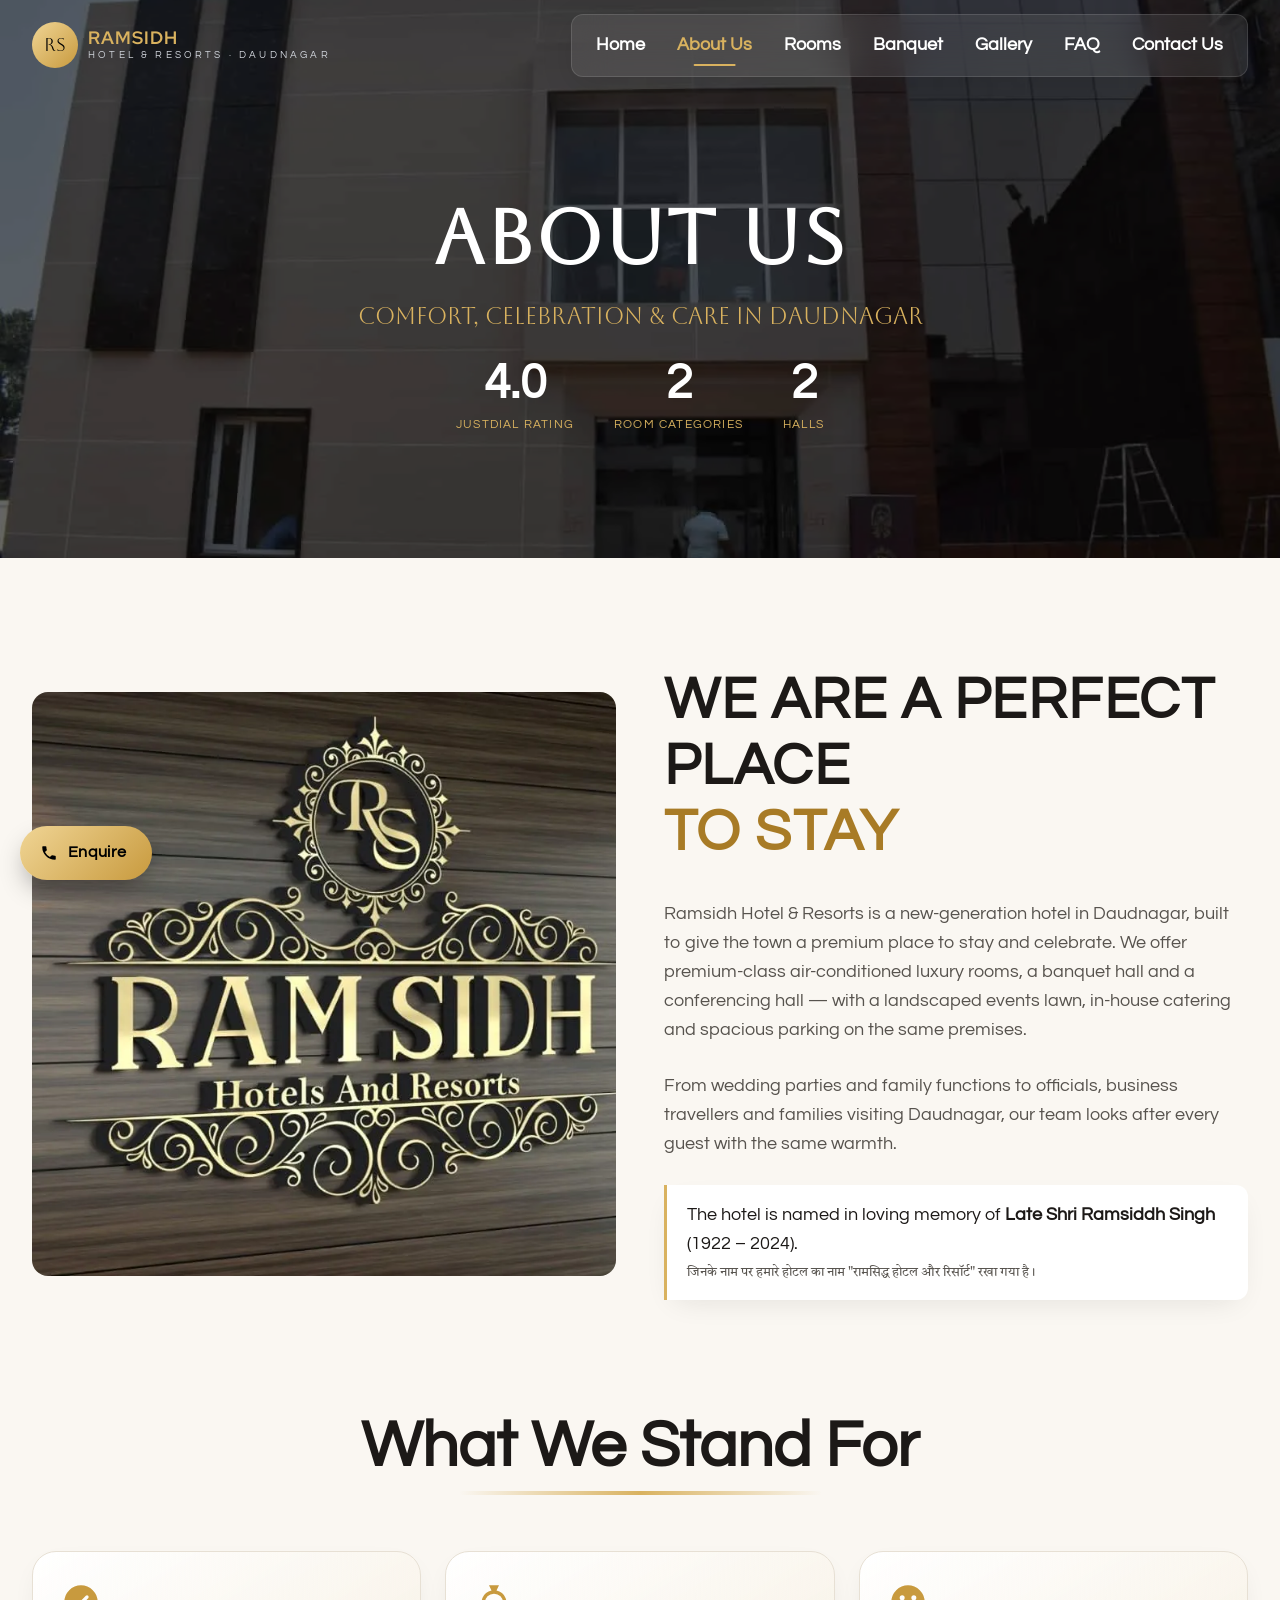
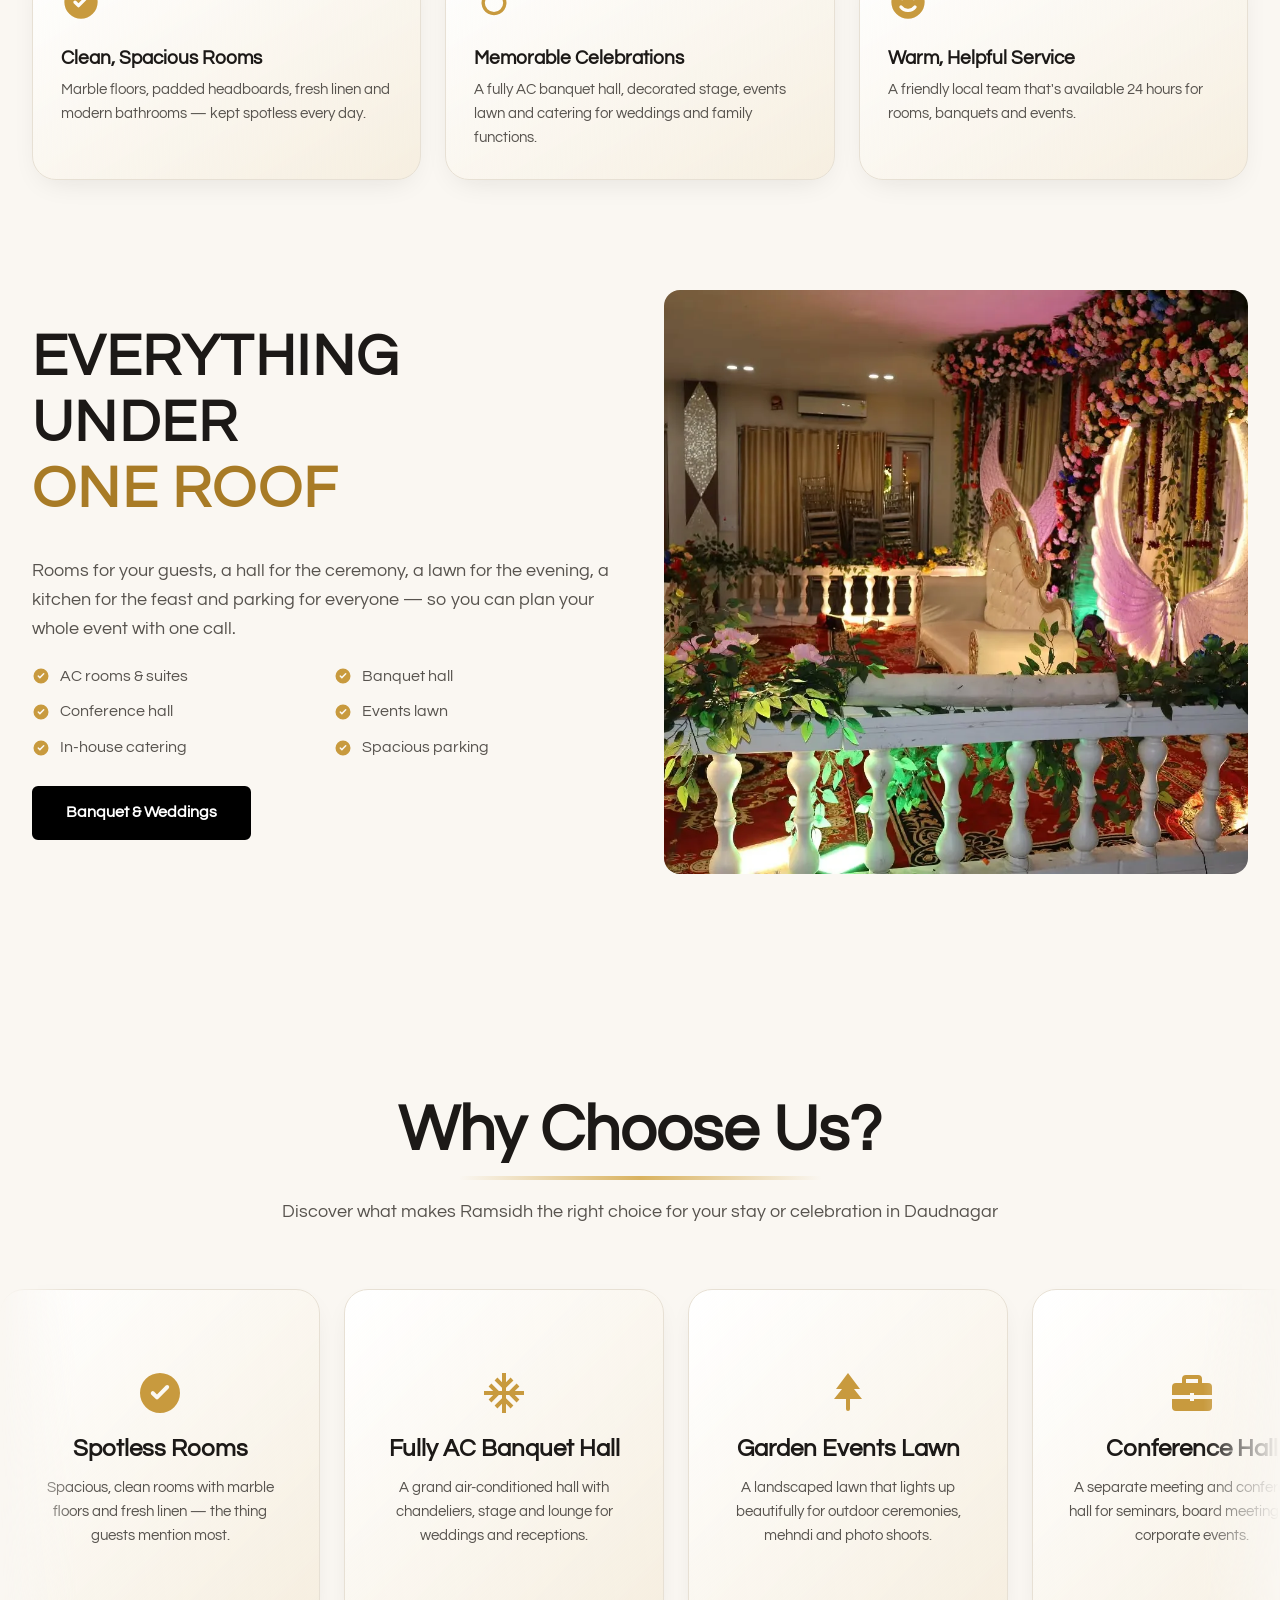
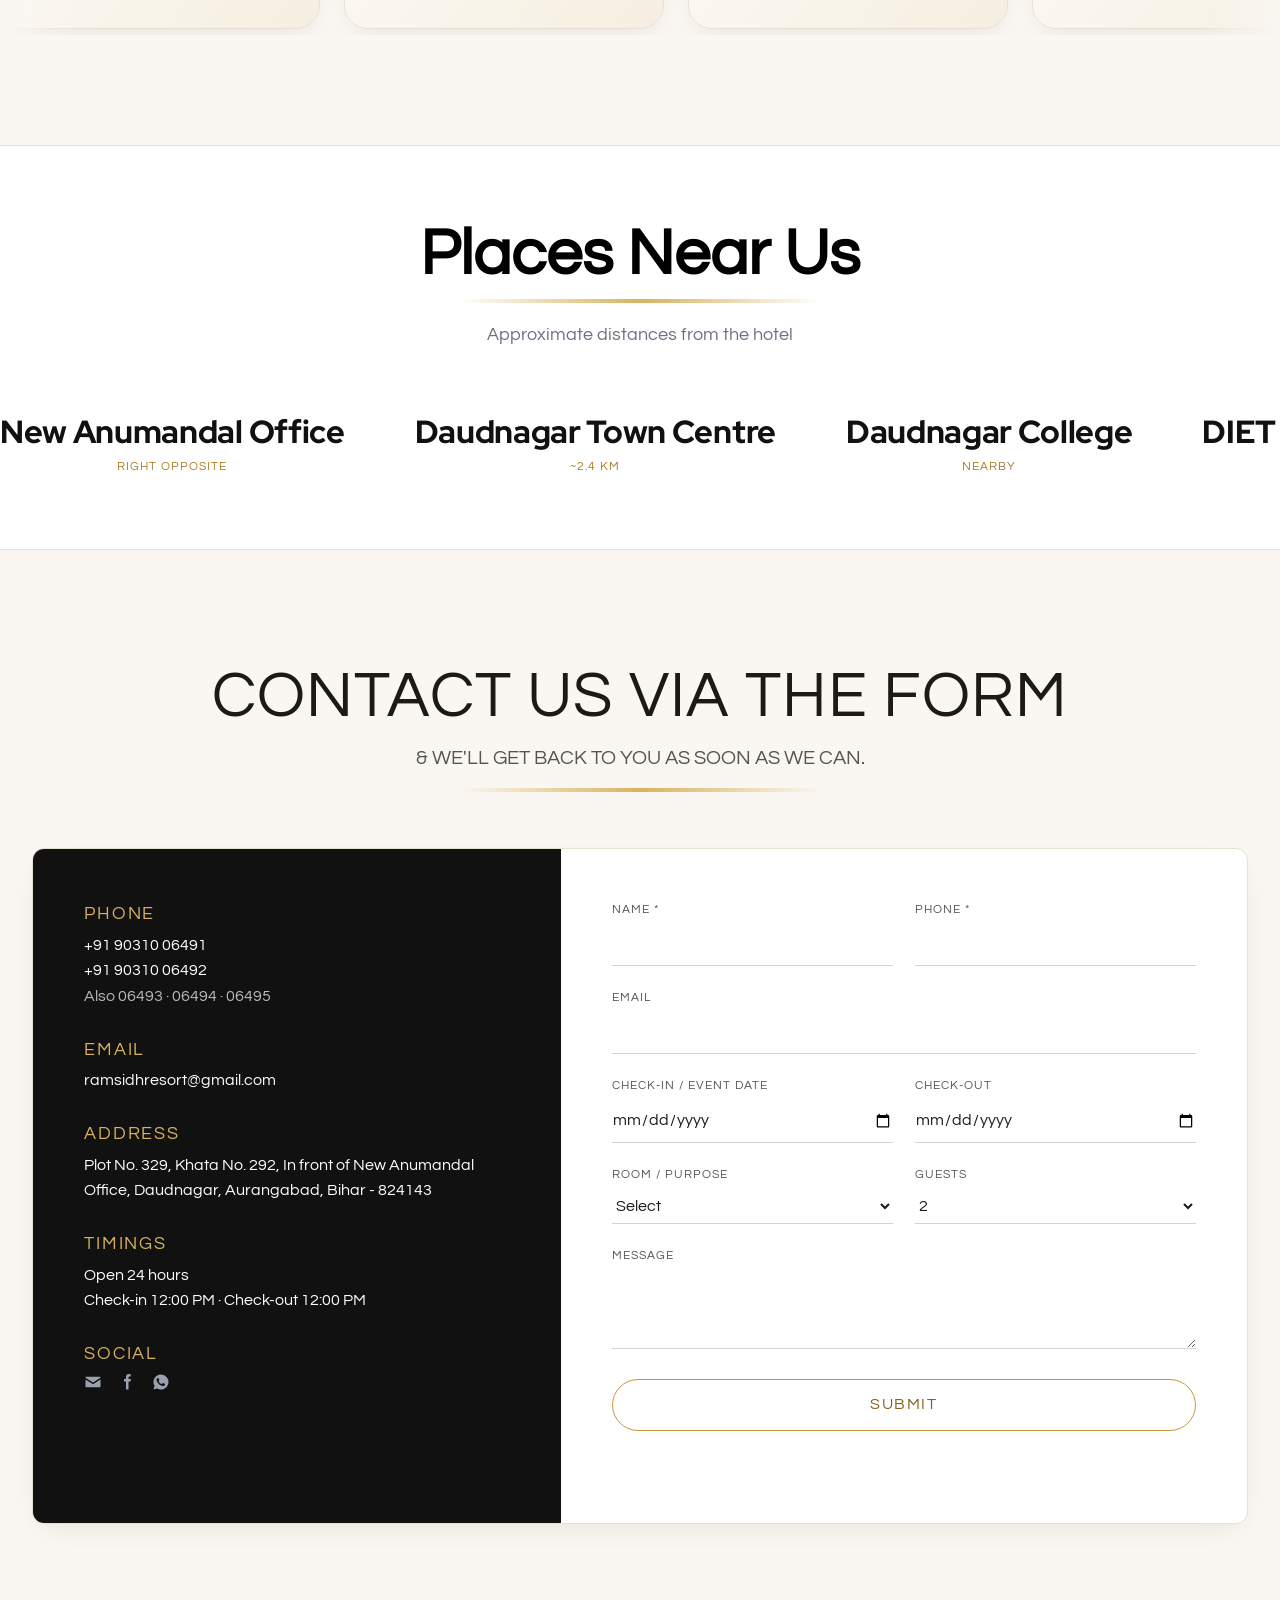
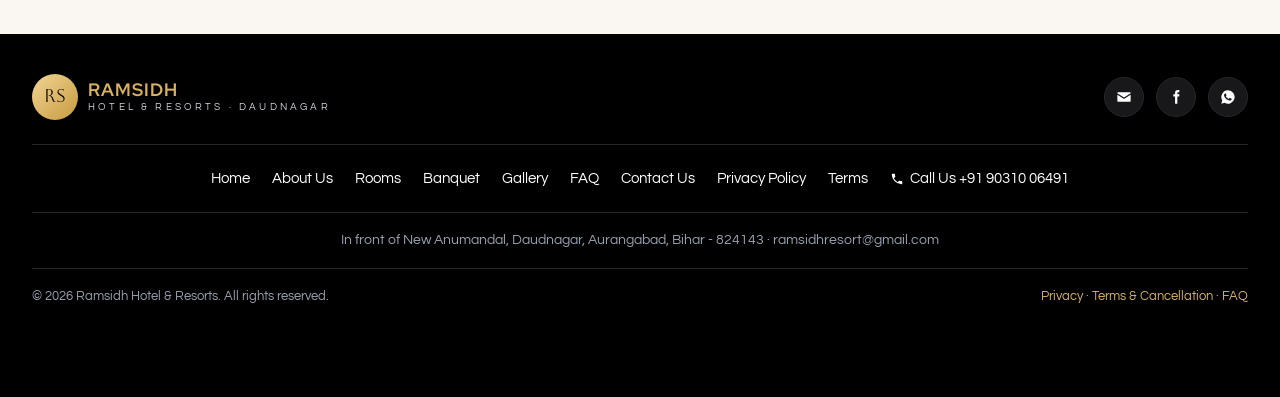
==== about.html @ 98ba6a6e "first commit Co-Authored-By: Claude Opus 5.5 <noreply@anthropic.com>" ====
<!doctype html>
<html lang="en">
<head>
<meta charset="utf-8">
<meta name="viewport" content="width=device-width, initial-scale=1">
<title>About Us | Ramsidh Hotel & Resorts, Daudnagar</title>
<meta name="description" content="About Ramsidh Hotel & Resorts — a modern hotel and banquet venue in front of New Anumandal, Daudnagar, Aurangabad, Bihar.">
<meta property="og:title" content="About Us | Ramsidh Hotel & Resorts, Daudnagar">
<meta property="og:description" content="About Ramsidh Hotel & Resorts — a modern hotel and banquet venue in front of New Anumandal, Daudnagar, Aurangabad, Bihar.">
<meta property="og:image" content="images/site/exterior/exterior-01.webp">
<meta name="theme-color" content="#000000">
<link rel="icon" href="data:image/svg+xml,%3Csvg xmlns='http://www.w3.org/2000/svg' viewBox='0 0 100 100'%3E%3Ccircle cx='50' cy='50' r='50' fill='%23d9b25f'/%3E%3Ctext x='50' y='64' font-size='40' text-anchor='middle' fill='%23000' font-family='serif'%3ERS%3C/text%3E%3C/svg%3E">
<link rel="preconnect" href="https://fonts.googleapis.com">
<link rel="preconnect" href="https://fonts.gstatic.com" crossorigin>
<link rel="stylesheet" href="css/style.css?v=6">
</head>
<body class="is-loading" data-wa="919031006491">

<div class="loader" aria-hidden="true"><div class="loader__logo"><span class="logo-mark">RS</span><div class="loader__spin"></div></div></div>

<nav class="navbar" aria-label="Main">
  <div class="navbar__inner">
    <a href="index.html" class="logo animate-logo-glow" aria-label="Ramsidh Hotel &amp; Resorts home"><span class="logo-mark">RS</span><span class="logo-text"><strong>RAMSIDH</strong><small>Hotel &amp; Resorts · Daudnagar</small></span></a>
    <div class="nav-pill glass-morphism"><a href="index.html">Home</a><a href="about.html" aria-current="page">About Us</a><a href="rooms.html">Rooms</a><a href="banquet.html">Banquet</a><a href="gallery.html">Gallery</a><a href="faq.html">FAQ</a><a href="contact.html">Contact Us</a></div>
    <button class="menu-btn glass-morphism" aria-label="Open menu" aria-expanded="false"><svg viewBox="0 0 24 24" fill="none" stroke-width="2"><path d="M4 7h16M4 12h16M4 17h16"/></svg></button>
  </div>
</nav>

<div class="mobile-menu" role="dialog" aria-label="Menu">
  <button class="mobile-menu__close" aria-label="Close menu"><svg viewBox="0 0 24 24" fill="none" stroke-width="2"><path d="M6 6l12 12M18 6 6 18"/></svg></button>
  <a class="mobile-nav-item" href="index.html">Home</a><a class="mobile-nav-item" href="about.html" aria-current="page">About Us</a><a class="mobile-nav-item" href="rooms.html">Rooms</a><a class="mobile-nav-item" href="banquet.html">Banquet</a><a class="mobile-nav-item" href="gallery.html">Gallery</a><a class="mobile-nav-item" href="faq.html">FAQ</a><a class="mobile-nav-item" href="contact.html">Contact Us</a>
  <a href="#" class="btn-gradient" data-open-modal>Book Your Stay <span class="arrow"><svg viewBox="0 0 24 24" fill="none" stroke="currentColor" stroke-width="2"><path d="M5 12h14M13 6l6 6-6 6"/></svg></span></a>
</div>

<main>
<section class="page-hero">
  <div class="page-hero__bg"><img src="images/site/exterior/exterior-01.webp" alt=""></div>
  <div class="page-hero__content animate__animated animate__slideInDown">
    <h1>About Us</h1>
    <p class="page-hero__sub">Comfort, celebration &amp; care in Daudnagar</p>
    <div class="hero__stats hero__stats--inline animate__animated animate__fadeIn" style="animation-delay:.6s"><div class="stat-big"><b>4.0</b><span>Justdial rating</span></div><div class="stat-big"><b>2</b><span>Room categories</span></div><div class="stat-big"><b>2</b><span>Halls</span></div></div>
  </div>
</section>

<section class="section">
  <div class="wrap media-split">
    <div class="media-split__img reveal"><img src="images/site/exterior/exterior-16.webp" alt="Ram Sidh Hotels and Resorts gold logo" loading="lazy"></div>
    <div class="reveal" style="--d:.15s">
      <h2 class="rotator-title">We Are A Perfect Place
        <span class="rotator" aria-live="off"><span class="is-active">To Stay</span><span>To Celebrate</span><span>To Meet</span><span>To Relax</span></span>
      </h2>
      <p>Ramsidh Hotel &amp; Resorts is a new-generation hotel in Daudnagar, built to give the town a premium place to stay and celebrate. We offer premium-class air-conditioned luxury rooms, a banquet hall and a conferencing hall — with a landscaped events lawn, in-house catering and spacious parking on the same premises.</p>
      <p>From wedding parties and family functions to officials, business travellers and families visiting Daudnagar, our team looks after every guest with the same warmth.</p>
      <div class="tribute"><p>The hotel is named in loving memory of <b>Late Shri Ramsiddh Singh</b> (1922 – 2024).</p><small class="hindi">जिनके नाम पर हमारे होटल का नाम "रामसिद्ध होटल और रिसॉर्ट" रखा गया है।</small></div>
    </div>
  </div>
</section>

<section class="section" style="padding-top:0">
  <div class="wrap">
    <div class="title  reveal"><h2>What We Stand For</h2><div class="uline"></div></div>
    <div class="cards cards--3" data-stagger=".1">
      <div class="card reveal"><svg viewBox="0 0 24 24" aria-hidden="true"><path d="M12 2a10 10 0 1 1 0 20 10 10 0 0 1 0-20zm4.3 6.3a1 1 0 0 0-1.4 0L10.5 12.7 9 11.3a1 1 0 0 0-1.4 1.4l2.2 2.2a1 1 0 0 0 1.4 0l5.1-5.2a1 1 0 0 0 0-1.4z"/></svg><h3>Clean, Spacious Rooms</h3><p>Marble floors, padded headboards, fresh linen and modern bathrooms — kept spotless every day.</p></div><div class="card reveal"><svg viewBox="0 0 24 24" aria-hidden="true"><path d="M9 2h6l-1.5 3.1A7.5 7.5 0 1 1 10.5 5.1zm3 5a5.5 5.5 0 1 0 0 11 5.5 5.5 0 0 0 0-11z"/></svg><h3>Memorable Celebrations</h3><p>A fully AC banquet hall, decorated stage, events lawn and catering for weddings and family functions.</p></div><div class="card reveal"><svg viewBox="0 0 24 24" aria-hidden="true"><path d="M12 2a10 10 0 1 1 0 20 10 10 0 0 1 0-20zM8.5 8a1.5 1.5 0 1 0 0 3 1.5 1.5 0 0 0 0-3zm7 0a1.5 1.5 0 1 0 0 3 1.5 1.5 0 0 0 0-3zM7.8 14a1 1 0 0 0-.8 1.6A6 6 0 0 0 12 18a6 6 0 0 0 5-2.4 1 1 0 0 0-1.6-1.2A4 4 0 0 1 12 16a4 4 0 0 1-3.4-1.6 1 1 0 0 0-.8-.4z"/></svg><h3>Warm, Helpful Service</h3><p>A friendly local team that's available 24 hours for rooms, banquets and events.</p></div>
    </div>
  </div>
</section>

<section class="section" style="padding-top:0">
  <div class="wrap media-split media-split--rev">
    <div class="media-split__img reveal"><img src="images/site/banquet/banquet-04.webp" alt="Banquet hall decorated for a wedding" loading="lazy"></div>
    <div class="reveal" style="--d:.15s">
      <h2 class="rotator-title">Everything Under<span class="rotator" aria-live="off"><span class="is-active">One Roof</span><span>एक ही छत</span></span></h2>
      <p>Rooms for your guests, a hall for the ceremony, a lawn for the evening, a kitchen for the feast and parking for everyone — so you can plan your whole event with one call.</p>
      <ul class="check-list"><li><svg viewBox="0 0 24 24" aria-hidden="true"><path d="M12 2a10 10 0 1 1 0 20 10 10 0 0 1 0-20zm4.3 6.3a1 1 0 0 0-1.4 0L10.5 12.7 9 11.3a1 1 0 0 0-1.4 1.4l2.2 2.2a1 1 0 0 0 1.4 0l5.1-5.2a1 1 0 0 0 0-1.4z"/></svg>AC rooms &amp; suites</li><li><svg viewBox="0 0 24 24" aria-hidden="true"><path d="M12 2a10 10 0 1 1 0 20 10 10 0 0 1 0-20zm4.3 6.3a1 1 0 0 0-1.4 0L10.5 12.7 9 11.3a1 1 0 0 0-1.4 1.4l2.2 2.2a1 1 0 0 0 1.4 0l5.1-5.2a1 1 0 0 0 0-1.4z"/></svg>Banquet hall</li><li><svg viewBox="0 0 24 24" aria-hidden="true"><path d="M12 2a10 10 0 1 1 0 20 10 10 0 0 1 0-20zm4.3 6.3a1 1 0 0 0-1.4 0L10.5 12.7 9 11.3a1 1 0 0 0-1.4 1.4l2.2 2.2a1 1 0 0 0 1.4 0l5.1-5.2a1 1 0 0 0 0-1.4z"/></svg>Conference hall</li><li><svg viewBox="0 0 24 24" aria-hidden="true"><path d="M12 2a10 10 0 1 1 0 20 10 10 0 0 1 0-20zm4.3 6.3a1 1 0 0 0-1.4 0L10.5 12.7 9 11.3a1 1 0 0 0-1.4 1.4l2.2 2.2a1 1 0 0 0 1.4 0l5.1-5.2a1 1 0 0 0 0-1.4z"/></svg>Events lawn</li><li><svg viewBox="0 0 24 24" aria-hidden="true"><path d="M12 2a10 10 0 1 1 0 20 10 10 0 0 1 0-20zm4.3 6.3a1 1 0 0 0-1.4 0L10.5 12.7 9 11.3a1 1 0 0 0-1.4 1.4l2.2 2.2a1 1 0 0 0 1.4 0l5.1-5.2a1 1 0 0 0 0-1.4z"/></svg>In-house catering</li><li><svg viewBox="0 0 24 24" aria-hidden="true"><path d="M12 2a10 10 0 1 1 0 20 10 10 0 0 1 0-20zm4.3 6.3a1 1 0 0 0-1.4 0L10.5 12.7 9 11.3a1 1 0 0 0-1.4 1.4l2.2 2.2a1 1 0 0 0 1.4 0l5.1-5.2a1 1 0 0 0 0-1.4z"/></svg>Spacious parking</li></ul>
      <div style="margin-top:26px"><a href="banquet.html" class="btn-black">Banquet &amp; Weddings</a></div>
    </div>
  </div>
</section>

<section class="section">
  <div class="title  reveal"><h2>Why Choose Us?</h2><div class="uline"></div><p>Discover what makes Ramsidh the right choice for your stay or celebration in Daudnagar</p></div>
  <div class="card-marquee reveal">
    <div class="card-marquee__track">
      <div class="why-card"><svg viewBox="0 0 24 24" aria-hidden="true"><path d="M12 2a10 10 0 1 1 0 20 10 10 0 0 1 0-20zm4.3 6.3a1 1 0 0 0-1.4 0L10.5 12.7 9 11.3a1 1 0 0 0-1.4 1.4l2.2 2.2a1 1 0 0 0 1.4 0l5.1-5.2a1 1 0 0 0 0-1.4z"/></svg><h3>Spotless Rooms</h3><p>Spacious, clean rooms with marble floors and fresh linen — the thing guests mention most.</p></div><div class="why-card"><svg viewBox="0 0 24 24" aria-hidden="true"><path d="M11 2h2v4.6l2.3-2.3 1.4 1.4L13 9.4V11h1.6l3.7-3.7 1.4 1.4L17.4 11H22v2h-4.6l2.3 2.3-1.4 1.4-3.7-3.7H13v1.6l3.7 3.7-1.4 1.4L13 17.4V22h-2v-4.6l-2.3 2.3-1.4-1.4 3.7-3.7V13H9.4l-3.7 3.7-1.4-1.4L6.6 13H2v-2h4.6L4.3 8.7l1.4-1.4L9.4 11H11V9.4L7.3 5.7l1.4-1.4L11 6.6z"/></svg><h3>Fully AC Banquet Hall</h3><p>A grand air-conditioned hall with chandeliers, stage and lounge for weddings and receptions.</p></div><div class="why-card"><svg viewBox="0 0 24 24" aria-hidden="true"><path d="M12 2l6 8h-3l4 5h-6v5a1 1 0 0 1-2 0v-5H5l4-5H6z"/></svg><h3>Garden Events Lawn</h3><p>A landscaped lawn that lights up beautifully for outdoor ceremonies, mehndi and photo shoots.</p></div><div class="why-card"><svg viewBox="0 0 24 24" aria-hidden="true"><path d="M9 3h6a2 2 0 0 1 2 2v2h3a2 2 0 0 1 2 2v4h-9v-1h-2v1H2V9a2 2 0 0 1 2-2h3V5a2 2 0 0 1 2-2zm0 2v2h6V5zM2 15h9v1h2v-1h9v4a2 2 0 0 1-2 2H4a2 2 0 0 1-2-2z"/></svg><h3>Conference Hall</h3><p>A separate meeting and conference hall for seminars, board meetings and corporate events.</p></div><div class="why-card"><svg viewBox="0 0 24 24" aria-hidden="true"><path d="M5 11l1.5-4.5A2 2 0 0 1 8.4 5h7.2a2 2 0 0 1 1.9 1.5L19 11a2 2 0 0 1 2 2v5a1 1 0 0 1-1 1h-1v1a1 1 0 0 1-2 0v-1H7v1a1 1 0 0 1-2 0v-1H4a1 1 0 0 1-1-1v-5a2 2 0 0 1 2-2zm2.1 0h9.8l-1.2-3.6a.5.5 0 0 0-.5-.4H8.8a.5.5 0 0 0-.5.4zM7 16a1.5 1.5 0 1 0 0-3 1.5 1.5 0 0 0 0 3zm10 0a1.5 1.5 0 1 0 0-3 1.5 1.5 0 0 0 0 3z"/></svg><h3>Spacious Parking</h3><p>Large, safe parking for guests' cars and event traffic, right on the premises.</p></div><div class="why-card"><svg viewBox="0 0 24 24" aria-hidden="true"><path d="M7 2a1 1 0 0 1 1 1v6a2 2 0 0 0 1-1.7V3a1 1 0 0 1 2 0v4.3A4 4 0 0 1 8 11.2V21a1 1 0 0 1-2 0v-9.8A4 4 0 0 1 3 7.3V3a1 1 0 0 1 2 0v4.3A2 2 0 0 0 6 9V3a1 1 0 0 1 1-1zm10 0c2.2 0 4 2.5 4 7v3h-3v9a1 1 0 0 1-2 0V3a1 1 0 0 1 1-1z"/></svg><h3>In-house Catering</h3><p>Our kitchen team and catering staff look after buffets and event menus.</p></div><div class="why-card"><svg viewBox="0 0 24 24" aria-hidden="true"><path d="M12 2l8 3v6c0 5-3.4 9.4-8 11-4.6-1.6-8-6-8-11V5zm3.3 7.3a1 1 0 0 0-1.4 0L11 12.2l-1.3-1.3a1 1 0 0 0-1.4 1.4l2 2a1 1 0 0 0 1.4 0l3.6-3.6a1 1 0 0 0 0-1.4z"/></svg><h3>CCTV Security</h3><p>Round-the-clock CCTV surveillance across the property for peace of mind.</p></div><div class="why-card"><svg viewBox="0 0 24 24" aria-hidden="true"><path d="M12 18.5a2 2 0 1 1 0 4 2 2 0 0 1 0-4zM1.4 8.6a15 15 0 0 1 21.2 0 1.2 1.2 0 0 1-1.7 1.7 12.6 12.6 0 0 0-17.8 0 1.2 1.2 0 0 1-1.7-1.7zm3.6 3.5a10 10 0 0 1 14 0 1.2 1.2 0 1 1-1.7 1.7 7.6 7.6 0 0 0-10.6 0A1.2 1.2 0 1 1 5 12.1zm3.6 3.6a5 5 0 0 1 6.8 0 1.2 1.2 0 0 1-1.7 1.7 2.6 2.6 0 0 0-3.4 0 1.2 1.2 0 0 1-1.7-1.7z"/></svg><h3>Free Wi-Fi</h3><p>Complimentary Wi-Fi in rooms and public areas.</p></div><div class="why-card"><svg viewBox="0 0 24 24" aria-hidden="true"><path d="M12 2a10 10 0 1 1 0 20 10 10 0 0 1 0-20zm1 5a1 1 0 0 0-2 0v5.4l3.3 3.3a1 1 0 0 0 1.4-1.4L13 11.6z"/></svg><h3>Open 24 Hours</h3><p>Rooms, banquet and event bookings — our front desk is available day and night.</p></div><div class="why-card"><svg viewBox="0 0 24 24" aria-hidden="true"><path d="M12 2a7 7 0 0 1 7 7c0 5.3-7 13-7 13S5 14.3 5 9a7 7 0 0 1 7-7zm0 4.5a2.5 2.5 0 1 0 0 5 2.5 2.5 0 0 0 0-5z"/></svg><h3>Prime Location</h3><p>Right in front of the New Anumandal (Sub-Divisional) Office in Daudnagar.</p></div><div class="why-card"><svg viewBox="0 0 24 24" aria-hidden="true"><path d="M12 2a10 10 0 1 1 0 20 10 10 0 0 1 0-20zm4.3 6.3a1 1 0 0 0-1.4 0L10.5 12.7 9 11.3a1 1 0 0 0-1.4 1.4l2.2 2.2a1 1 0 0 0 1.4 0l5.1-5.2a1 1 0 0 0 0-1.4z"/></svg><h3>Spotless Rooms</h3><p>Spacious, clean rooms with marble floors and fresh linen — the thing guests mention most.</p></div><div class="why-card"><svg viewBox="0 0 24 24" aria-hidden="true"><path d="M11 2h2v4.6l2.3-2.3 1.4 1.4L13 9.4V11h1.6l3.7-3.7 1.4 1.4L17.4 11H22v2h-4.6l2.3 2.3-1.4 1.4-3.7-3.7H13v1.6l3.7 3.7-1.4 1.4L13 17.4V22h-2v-4.6l-2.3 2.3-1.4-1.4 3.7-3.7V13H9.4l-3.7 3.7-1.4-1.4L6.6 13H2v-2h4.6L4.3 8.7l1.4-1.4L9.4 11H11V9.4L7.3 5.7l1.4-1.4L11 6.6z"/></svg><h3>Fully AC Banquet Hall</h3><p>A grand air-conditioned hall with chandeliers, stage and lounge for weddings and receptions.</p></div><div class="why-card"><svg viewBox="0 0 24 24" aria-hidden="true"><path d="M12 2l6 8h-3l4 5h-6v5a1 1 0 0 1-2 0v-5H5l4-5H6z"/></svg><h3>Garden Events Lawn</h3><p>A landscaped lawn that lights up beautifully for outdoor ceremonies, mehndi and photo shoots.</p></div><div class="why-card"><svg viewBox="0 0 24 24" aria-hidden="true"><path d="M9 3h6a2 2 0 0 1 2 2v2h3a2 2 0 0 1 2 2v4h-9v-1h-2v1H2V9a2 2 0 0 1 2-2h3V5a2 2 0 0 1 2-2zm0 2v2h6V5zM2 15h9v1h2v-1h9v4a2 2 0 0 1-2 2H4a2 2 0 0 1-2-2z"/></svg><h3>Conference Hall</h3><p>A separate meeting and conference hall for seminars, board meetings and corporate events.</p></div><div class="why-card"><svg viewBox="0 0 24 24" aria-hidden="true"><path d="M5 11l1.5-4.5A2 2 0 0 1 8.4 5h7.2a2 2 0 0 1 1.9 1.5L19 11a2 2 0 0 1 2 2v5a1 1 0 0 1-1 1h-1v1a1 1 0 0 1-2 0v-1H7v1a1 1 0 0 1-2 0v-1H4a1 1 0 0 1-1-1v-5a2 2 0 0 1 2-2zm2.1 0h9.8l-1.2-3.6a.5.5 0 0 0-.5-.4H8.8a.5.5 0 0 0-.5.4zM7 16a1.5 1.5 0 1 0 0-3 1.5 1.5 0 0 0 0 3zm10 0a1.5 1.5 0 1 0 0-3 1.5 1.5 0 0 0 0 3z"/></svg><h3>Spacious Parking</h3><p>Large, safe parking for guests' cars and event traffic, right on the premises.</p></div><div class="why-card"><svg viewBox="0 0 24 24" aria-hidden="true"><path d="M7 2a1 1 0 0 1 1 1v6a2 2 0 0 0 1-1.7V3a1 1 0 0 1 2 0v4.3A4 4 0 0 1 8 11.2V21a1 1 0 0 1-2 0v-9.8A4 4 0 0 1 3 7.3V3a1 1 0 0 1 2 0v4.3A2 2 0 0 0 6 9V3a1 1 0 0 1 1-1zm10 0c2.2 0 4 2.5 4 7v3h-3v9a1 1 0 0 1-2 0V3a1 1 0 0 1 1-1z"/></svg><h3>In-house Catering</h3><p>Our kitchen team and catering staff look after buffets and event menus.</p></div><div class="why-card"><svg viewBox="0 0 24 24" aria-hidden="true"><path d="M12 2l8 3v6c0 5-3.4 9.4-8 11-4.6-1.6-8-6-8-11V5zm3.3 7.3a1 1 0 0 0-1.4 0L11 12.2l-1.3-1.3a1 1 0 0 0-1.4 1.4l2 2a1 1 0 0 0 1.4 0l3.6-3.6a1 1 0 0 0 0-1.4z"/></svg><h3>CCTV Security</h3><p>Round-the-clock CCTV surveillance across the property for peace of mind.</p></div><div class="why-card"><svg viewBox="0 0 24 24" aria-hidden="true"><path d="M12 18.5a2 2 0 1 1 0 4 2 2 0 0 1 0-4zM1.4 8.6a15 15 0 0 1 21.2 0 1.2 1.2 0 0 1-1.7 1.7 12.6 12.6 0 0 0-17.8 0 1.2 1.2 0 0 1-1.7-1.7zm3.6 3.5a10 10 0 0 1 14 0 1.2 1.2 0 1 1-1.7 1.7 7.6 7.6 0 0 0-10.6 0A1.2 1.2 0 1 1 5 12.1zm3.6 3.6a5 5 0 0 1 6.8 0 1.2 1.2 0 0 1-1.7 1.7 2.6 2.6 0 0 0-3.4 0 1.2 1.2 0 0 1-1.7-1.7z"/></svg><h3>Free Wi-Fi</h3><p>Complimentary Wi-Fi in rooms and public areas.</p></div><div class="why-card"><svg viewBox="0 0 24 24" aria-hidden="true"><path d="M12 2a10 10 0 1 1 0 20 10 10 0 0 1 0-20zm1 5a1 1 0 0 0-2 0v5.4l3.3 3.3a1 1 0 0 0 1.4-1.4L13 11.6z"/></svg><h3>Open 24 Hours</h3><p>Rooms, banquet and event bookings — our front desk is available day and night.</p></div><div class="why-card"><svg viewBox="0 0 24 24" aria-hidden="true"><path d="M12 2a7 7 0 0 1 7 7c0 5.3-7 13-7 13S5 14.3 5 9a7 7 0 0 1 7-7zm0 4.5a2.5 2.5 0 1 0 0 5 2.5 2.5 0 0 0 0-5z"/></svg><h3>Prime Location</h3><p>Right in front of the New Anumandal (Sub-Divisional) Office in Daudnagar.</p></div>
    </div>
  </div>
</section>

<section class="section--tight band-light">
  <div class="title  reveal"><h2>Places Near Us</h2><div class="uline"></div><p>Approximate distances from the hotel</p></div>
  <div class="text-marquee"><div class="text-marquee__track">
    <div class="text-marquee__item"><b>New Anumandal Office</b><span>Right opposite</span></div><div class="text-marquee__item"><b>Daudnagar Town Centre</b><span>~2.4 km</span></div><div class="text-marquee__item"><b>Daudnagar College</b><span>Nearby</span></div><div class="text-marquee__item"><b>DIET Tarar, Daudnagar</b><span>Nearby</span></div><div class="text-marquee__item"><b>Anugrah Narayan Road Stn</b><span>23.9 km</span></div><div class="text-marquee__item"><b>Son Nagar Junction</b><span>29.5 km</span></div><div class="text-marquee__item"><b>New Anumandal Office</b><span>Right opposite</span></div><div class="text-marquee__item"><b>Daudnagar Town Centre</b><span>~2.4 km</span></div><div class="text-marquee__item"><b>Daudnagar College</b><span>Nearby</span></div><div class="text-marquee__item"><b>DIET Tarar, Daudnagar</b><span>Nearby</span></div><div class="text-marquee__item"><b>Anugrah Narayan Road Stn</b><span>23.9 km</span></div><div class="text-marquee__item"><b>Son Nagar Junction</b><span>29.5 km</span></div><div class="text-marquee__item"><b>New Anumandal Office</b><span>Right opposite</span></div><div class="text-marquee__item"><b>Daudnagar Town Centre</b><span>~2.4 km</span></div><div class="text-marquee__item"><b>Daudnagar College</b><span>Nearby</span></div><div class="text-marquee__item"><b>DIET Tarar, Daudnagar</b><span>Nearby</span></div><div class="text-marquee__item"><b>Anugrah Narayan Road Stn</b><span>23.9 km</span></div><div class="text-marquee__item"><b>Son Nagar Junction</b><span>29.5 km</span></div>
  </div></div>
</section>

<section class="section" id="enquiry">
  <div class="wrap">
    <div class="title contact-title reveal">
      <h2>Contact Us Via The Form</h2>
      <p class="sub">&amp; We'll Get Back To You As Soon As We Can.</p>
      <div class="uline"></div>
    </div>
    <div class="contact-box reveal" style="--d:.1s">
      <div class="contact-box__info">
        <div><p class="lbl">Phone</p><a class="val" href="tel:+919031006491">+91 90310 06491</a><a class="val" href="tel:+919031006492">+91 90310 06492</a><p class="val" style="opacity:.7">Also 06493 · 06494 · 06495</p></div>
        <div><p class="lbl">Email</p><a class="val" href="mailto:ramsidhresort@gmail.com">ramsidhresort@gmail.com</a></div>
        <div><p class="lbl">Address</p><p class="val">Plot No. 329, Khata No. 292, In front of New Anumandal Office, Daudnagar, Aurangabad, Bihar - 824143</p></div>
        <div><p class="lbl">Timings</p><p class="val">Open 24 hours<br>Check-in 12:00 PM · Check-out 12:00 PM</p></div>
        <div><p class="lbl">Social</p><div class="socials-sm"><a href="mailto:ramsidhresort@gmail.com" aria-label="Email"><svg viewBox="0 0 24 24" aria-hidden="true"><path d="M3 5h18a1 1 0 0 1 1 1v.4l-10 6.3L2 6.4V6a1 1 0 0 1 1-1zm-1 3.8l9.5 6a1 1 0 0 0 1 0l9.5-6V18a1 1 0 0 1-1 1H3a1 1 0 0 1-1-1z"/></svg></a><a href="https://www.facebook.com/profile.php?id=100075554602396" target="_blank" rel="noopener" aria-label="Facebook"><svg viewBox="0 0 24 24" aria-hidden="true"><path d="M14 8V6c0-.8.3-1.3 1.5-1.3H17V1.5A22 22 0 0 0 14.6 1.4C12.2 1.4 10.6 2.9 10.6 5.5V8H8v3.4h2.6V22H14V11.4h2.7L17.2 8z"/></svg></a><a href="https://wa.me/919031006491" target="_blank" rel="noopener" aria-label="WhatsApp"><svg viewBox="0 0 24 24" aria-hidden="true"><path d="M12 2a10 10 0 0 0-8.6 15.1L2 22l5-1.3A10 10 0 1 0 12 2zm5.3 14c-.2.6-1.3 1.2-1.8 1.2-.5.1-1 .2-3.4-.7-2.9-1.1-4.7-4.1-4.9-4.3-.1-.2-1.1-1.5-1.1-2.9s.7-2 1-2.3c.2-.3.5-.3.7-.3h.5c.2 0 .4 0 .6.5l.8 2c.1.2.1.3 0 .5l-.4.6-.3.4c-.1.1-.3.3-.1.6.2.3.8 1.3 1.6 2 1.1 1 2 1.3 2.3 1.4.3.2.5.1.6 0l.9-1.1c.2-.3.4-.2.6-.1l1.9.9c.3.1.5.2.5.3.1.2.1.7-.1 1.3z"/></svg></a></div></div>
      </div>
      <form data-enquiry novalidate>
        <div class="uf-row">
          <div class="uf"><label for="c-name">Name *</label><input id="c-name" name="name" required autocomplete="name"></div>
          <div class="uf"><label for="c-phone">Phone *</label><input id="c-phone" name="phone" type="tel" required autocomplete="tel"></div>
        </div>
        <div class="uf"><label for="c-email">Email</label><input id="c-email" name="email" type="email" autocomplete="email"></div>
        <div class="uf-row">
          <div class="uf"><label for="c-in">Check-in / Event date</label><input id="c-in" name="checkin" type="date"></div>
          <div class="uf"><label for="c-out">Check-out</label><input id="c-out" name="checkout" type="date"></div>
        </div>
        <div class="uf-row">
          <div class="uf"><label for="c-room">Room / Purpose</label><select id="c-room" name="room"><option value="">Select</option><option>Premium Deluxe AC Room</option><option>Suite Room</option><option>Banquet / Wedding</option><option>Conference / Meeting</option><option>Birthday / Party</option></select></div>
          <div class="uf"><label for="c-guests">Guests</label><select id="c-guests" name="guests"><option>1</option><option selected>2</option><option>3</option><option>4</option><option>5-10</option><option>10-50</option><option>50-200</option><option>200+</option></select></div>
        </div>
        <div class="uf"><label for="c-msg">Message</label><textarea id="c-msg" name="message"></textarea></div>
        <button type="submit" class="btn-outline-amber">Submit</button>
        <p class="form-status" aria-live="polite"></p>
      </form>
    </div>
  </div>
</section>


</main>

<footer class="footer">
  <div class="wrap">
    <div class="footer__top">
      <a href="index.html" class="logo animate-logo-glow" aria-label="Ramsidh Hotel &amp; Resorts home"><span class="logo-mark">RS</span><span class="logo-text"><strong>RAMSIDH</strong><small>Hotel &amp; Resorts · Daudnagar</small></span></a>
      <div class="socials-round"><a href="mailto:ramsidhresort@gmail.com" aria-label="Email"><svg viewBox="0 0 24 24" aria-hidden="true"><path d="M3 5h18a1 1 0 0 1 1 1v.4l-10 6.3L2 6.4V6a1 1 0 0 1 1-1zm-1 3.8l9.5 6a1 1 0 0 0 1 0l9.5-6V18a1 1 0 0 1-1 1H3a1 1 0 0 1-1-1z"/></svg></a><a href="https://www.facebook.com/profile.php?id=100075554602396" target="_blank" rel="noopener" aria-label="Facebook"><svg viewBox="0 0 24 24" aria-hidden="true"><path d="M14 8V6c0-.8.3-1.3 1.5-1.3H17V1.5A22 22 0 0 0 14.6 1.4C12.2 1.4 10.6 2.9 10.6 5.5V8H8v3.4h2.6V22H14V11.4h2.7L17.2 8z"/></svg></a><a href="https://wa.me/919031006491" target="_blank" rel="noopener" aria-label="WhatsApp"><svg viewBox="0 0 24 24" aria-hidden="true"><path d="M12 2a10 10 0 0 0-8.6 15.1L2 22l5-1.3A10 10 0 1 0 12 2zm5.3 14c-.2.6-1.3 1.2-1.8 1.2-.5.1-1 .2-3.4-.7-2.9-1.1-4.7-4.1-4.9-4.3-.1-.2-1.1-1.5-1.1-2.9s.7-2 1-2.3c.2-.3.5-.3.7-.3h.5c.2 0 .4 0 .6.5l.8 2c.1.2.1.3 0 .5l-.4.6-.3.4c-.1.1-.3.3-.1.6.2.3.8 1.3 1.6 2 1.1 1 2 1.3 2.3 1.4.3.2.5.1.6 0l.9-1.1c.2-.3.4-.2.6-.1l1.9.9c.3.1.5.2.5.3.1.2.1.7-.1 1.3z"/></svg></a></div>
    </div>
    <nav class="footer__links" aria-label="Footer"><a href="index.html">Home</a><a href="about.html">About Us</a><a href="rooms.html">Rooms</a><a href="banquet.html">Banquet</a><a href="gallery.html">Gallery</a><a href="faq.html">FAQ</a><a href="contact.html">Contact Us</a><a href="privacy-policy.html">Privacy Policy</a><a href="terms.html">Terms</a><a class="call" href="tel:+919031006491"><svg viewBox="0 0 24 24" aria-hidden="true"><path d="M6.6 10.8a15.1 15.1 0 0 0 6.6 6.6l2.2-2.2a1 1 0 0 1 1-.2c1.1.4 2.3.6 3.6.6a1 1 0 0 1 1 1V20a1 1 0 0 1-1 1A17 17 0 0 1 3 4a1 1 0 0 1 1-1h3.5a1 1 0 0 1 1 1c0 1.3.2 2.5.6 3.6a1 1 0 0 1-.3 1z"/></svg>Call Us +91 90310 06491</a></nav>
    <p class="footer__addr">In front of New Anumandal, Daudnagar, Aurangabad, Bihar - 824143 · ramsidhresort@gmail.com</p>
    <div class="footer__bottom">
      <span>© <span data-year>2026</span> Ramsidh Hotel &amp; Resorts. All rights reserved.</span>
      <span><a href="privacy-policy.html">Privacy</a> · <a href="terms.html">Terms &amp; Cancellation</a> · <a href="faq.html">FAQ</a></span>
    </div>
  </div>
</footer>

<div class="enq">
  <div class="enq__panel" id="enq-panel" role="dialog" aria-label="Contact options">
    <button class="enq__close" aria-label="Close"><svg viewBox="0 0 24 24" fill="none" stroke-width="2"><path d="M6 6l12 12M18 6 6 18"/></svg></button>
    <h3>Need Help?</h3>
    <p>Choose how you'd like to reach us:</p>
    <a class="enq__opt" href="tel:+919031006491"><span class="enq__ic enq__ic--call"><svg viewBox="0 0 24 24" aria-hidden="true"><path d="M6.6 10.8a15.1 15.1 0 0 0 6.6 6.6l2.2-2.2a1 1 0 0 1 1-.2c1.1.4 2.3.6 3.6.6a1 1 0 0 1 1 1V20a1 1 0 0 1-1 1A17 17 0 0 1 3 4a1 1 0 0 1 1-1h3.5a1 1 0 0 1 1 1c0 1.3.2 2.5.6 3.6a1 1 0 0 1-.3 1z"/></svg></span><span><b>Call Us</b><small>+91 90310 06491</small></span></a>
    <a class="enq__opt" href="https://wa.me/919031006491?text=Hello%20Ramsidh%20Hotel%20%26%20Resorts%2C%20I%27d%20like%20to%20enquire%20about%20" target="_blank" rel="noopener"><span class="enq__ic enq__ic--wa"><svg viewBox="0 0 24 24" aria-hidden="true"><path d="M12 2a10 10 0 0 0-8.6 15.1L2 22l5-1.3A10 10 0 1 0 12 2zm5.3 14c-.2.6-1.3 1.2-1.8 1.2-.5.1-1 .2-3.4-.7-2.9-1.1-4.7-4.1-4.9-4.3-.1-.2-1.1-1.5-1.1-2.9s.7-2 1-2.3c.2-.3.5-.3.7-.3h.5c.2 0 .4 0 .6.5l.8 2c.1.2.1.3 0 .5l-.4.6-.3.4c-.1.1-.3.3-.1.6.2.3.8 1.3 1.6 2 1.1 1 2 1.3 2.3 1.4.3.2.5.1.6 0l.9-1.1c.2-.3.4-.2.6-.1l1.9.9c.3.1.5.2.5.3.1.2.1.7-.1 1.3z"/></svg></span><span><b>WhatsApp</b><small>Chat with us instantly</small></span></a>
    <a class="enq__opt" href="mailto:ramsidhresort@gmail.com"><span class="enq__ic enq__ic--mail"><svg viewBox="0 0 24 24" aria-hidden="true"><path d="M3 5h18a1 1 0 0 1 1 1v.4l-10 6.3L2 6.4V6a1 1 0 0 1 1-1zm-1 3.8l9.5 6a1 1 0 0 0 1 0l9.5-6V18a1 1 0 0 1-1 1H3a1 1 0 0 1-1-1z"/></svg></span><span><b>Email Us</b><small>ramsidhresort@gmail.com</small></span></a>
    <a class="enq__opt" href="#" data-open-modal><span class="enq__ic enq__ic--book"><svg viewBox="0 0 24 24" aria-hidden="true"><path d="M2 6a1 1 0 0 1 2 0v7h7V8a1 1 0 0 1 1-1h7a3 3 0 0 1 3 3v8a1 1 0 0 1-2 0v-2H4v2a1 1 0 0 1-2 0zm5 1a2.5 2.5 0 1 1 0 5 2.5 2.5 0 0 1 0-5z"/></svg></span><span><b>Booking Enquiry</b><small>Rooms, banquet &amp; events</small></span></a>
    <p class="enq__foot">We're here to help, 24 hours a day</p>
  </div>
  <button class="enq__btn" aria-expanded="false" aria-controls="enq-panel"><svg viewBox="0 0 24 24" aria-hidden="true"><path d="M6.6 10.8a15.1 15.1 0 0 0 6.6 6.6l2.2-2.2a1 1 0 0 1 1-.2c1.1.4 2.3.6 3.6.6a1 1 0 0 1 1 1V20a1 1 0 0 1-1 1A17 17 0 0 1 3 4a1 1 0 0 1 1-1h3.5a1 1 0 0 1 1 1c0 1.3.2 2.5.6 3.6a1 1 0 0 1-.3 1z"/></svg><span>Enquire</span></button>
</div>

<div class="modal" role="dialog" aria-modal="true" aria-labelledby="modal-title">
  <div class="modal__box">
    <button class="modal__close" aria-label="Close"><svg viewBox="0 0 24 24" fill="none" stroke-width="2"><path d="M6 6l12 12M18 6 6 18"/></svg></button>
    <h2 id="modal-title">GET IN TOUCH</h2>
    <div class="uline"></div>
    <p class="lead">Share your details for a quick booking enquiry</p>
    <form data-enquiry novalidate>
      <div class="ifield"><label for="m-name">Your Name</label><div class="box"><svg viewBox="0 0 24 24" aria-hidden="true"><path d="M12 12a5 5 0 1 0 0-10 5 5 0 0 0 0 10zm0 2c-5 0-9 2.5-9 6v2h18v-2c0-3.5-4-6-9-6z"/></svg><input id="m-name" name="name" placeholder="Enter your name" required autocomplete="name"></div></div>
      <div class="ifield"><label for="m-phone">Phone Number</label><div class="box"><svg viewBox="0 0 24 24" aria-hidden="true"><path d="M6.6 10.8a15.1 15.1 0 0 0 6.6 6.6l2.2-2.2a1 1 0 0 1 1-.2c1.1.4 2.3.6 3.6.6a1 1 0 0 1 1 1V20a1 1 0 0 1-1 1A17 17 0 0 1 3 4a1 1 0 0 1 1-1h3.5a1 1 0 0 1 1 1c0 1.3.2 2.5.6 3.6a1 1 0 0 1-.3 1z"/></svg><input id="m-phone" name="phone" type="tel" placeholder="Enter your phone number" required autocomplete="tel"></div></div>
      <div class="ifield-row">
        <div class="ifield"><label for="m-in">Check-in / Event date</label><div class="box"><input id="m-in" name="checkin" type="date" required></div></div>
        <div class="ifield"><label for="m-out">Check-out</label><div class="box"><input id="m-out" name="checkout" type="date"></div></div>
      </div>
      <div class="ifield"><label for="m-room">Room / Purpose</label><div class="box"><svg viewBox="0 0 24 24" aria-hidden="true"><path d="M2 6a1 1 0 0 1 2 0v7h7V8a1 1 0 0 1 1-1h7a3 3 0 0 1 3 3v8a1 1 0 0 1-2 0v-2H4v2a1 1 0 0 1-2 0zm5 1a2.5 2.5 0 1 1 0 5 2.5 2.5 0 0 1 0-5z"/></svg><select id="m-room" name="room"><option value="">Any room</option><option>Premium Deluxe AC Room</option><option>Suite Room</option><option>Banquet / Wedding</option><option>Conference / Meeting</option><option>Birthday / Party</option></select></div></div>
      <button type="submit" class="btn-submit">Send Enquiry</button>
      <p class="form-status" aria-live="polite" style="text-align:center;margin-top:10px"></p>
      <p class="note">Opens WhatsApp with your details — call us anytime on +91 90310 06491</p>
    </form>
  </div>
</div>
<script src="js/main.js?v=2"></script>
</body>
</html>
---- css/style.css ----
/* =========================================================
   Ramsidh Hotel & Resorts — shared stylesheet
   Questrial (bold uppercase headlines), Aboreto (inner-page heroes +
   popup), Ramsidh gold accents taken from the hotel's logo.
   Black hero/nav/footer, light content sections (see bottom).
   ========================================================= */

@import url("https://fonts.googleapis.com/css2?family=Aboreto&family=Questrial&family=Red+Hat+Display:wght@500;700;800&family=Tiro+Devanagari+Hindi&display=swap");

:root {
  --black: #000;
  --panel: #0a0a0a;
  --zinc-900: #18181b;
  --zinc-800: #27272a;
  --gray-800: rgba(30, 41, 57, .5);
  --amber-300: #f0d595;
  --amber-400: #d9b25f;
  --amber-500: #c89a3e;
  --amber-600: #a87b26;
  --white: #fff;
  --gray-200: #e5e7eb;
  --gray-300: #d1d5dc;
  --gray-400: #99a1af;
  --gray-500: #6a7282;

  --f-body: "Questrial", sans-serif;
  --f-display: "Aboreto", cursive;
  --f-redhat: "Red Hat Display", "Questrial", sans-serif;
  --f-hindi: "Tiro Devanagari Hindi", serif;

  --ease: cubic-bezier(.4, 0, .2, 1);
  --ease-out: cubic-bezier(0, 0, .2, 1);

  --wrap: 1280px;
  --pad: clamp(16px, 4vw, 32px);
}

*, *::before, *::after { box-sizing: border-box; }
html { scroll-behavior: smooth; -webkit-text-size-adjust: 100%; }
html, body { background: var(--black); margin: 0; padding: 0; width: 100%; }
body { color: var(--white); font-family: var(--f-body); font-size: 16px; line-height: 1.6; overflow-x: hidden; -webkit-font-smoothing: antialiased; }
body.is-loading { overflow: hidden; }
img { max-width: 100%; display: block; }
a { color: inherit; text-decoration: none; }
button, input, select, textarea { font: inherit; color: inherit; }
button { background: none; border: 0; cursor: pointer; padding: 0; }
::selection { background: var(--amber-400); color: #000; }
main { overflow-x: clip; }

.wrap { width: 100%; max-width: var(--wrap); margin: 0 auto; padding: 0 var(--pad); }
.text-amber { color: var(--amber-400); }
.center { text-align: center; }

h1, h2, h3, h4 { margin: 0; font-weight: 700; line-height: 1.2; }
p { margin: 0 0 1em; color: var(--gray-300); }

/* ---------- Loader (reference: questrial, centered, bg-black) ---------- */
.loader { position: fixed; inset: 0; z-index: 999; background: #000; display: flex; align-items: center; justify-content: center; transition: opacity .6s var(--ease), visibility .6s; }
.loader.is-done { opacity: 0; visibility: hidden; }
.loader__logo { display: flex; flex-direction: column; align-items: center; gap: 18px; }
.loader__logo .logo-mark { width: 64px; height: 64px; font-size: 1.5rem; animation: logoGlowAmber 1.6s ease-in-out infinite; }
.loader__spin { width: 36px; height: 36px; border-radius: 50%; border: 3px solid rgba(217,178,95,.2); border-top-color: var(--amber-400); animation: spin .9s linear infinite; }
@keyframes spin { to { transform: rotate(360deg); } }
@keyframes logoGlowAmber { 0%,100% { filter: drop-shadow(0 0 5px rgba(217,178,95,.3)); } 50% { filter: drop-shadow(0 0 15px rgba(217,178,95,.6)); } }

/* ---------- Logo ---------- */
.logo { display: inline-flex; align-items: center; gap: 10px; line-height: 1; }
.logo-mark {
  width: 46px; height: 46px; border-radius: 6px; display: grid; place-items: center;
  background: linear-gradient(135deg, var(--amber-300), var(--amber-500)); color: #000;
  font-family: var(--f-redhat); font-weight: 800; font-size: 1.1rem; letter-spacing: -.02em;
}
.logo-text strong { display: block; font-family: var(--f-redhat); font-weight: 700; font-size: 1.12rem; letter-spacing: .06em; color: var(--amber-400); }
.logo-text small { display: block; font-size: .62rem; letter-spacing: .32em; color: var(--gray-300); margin-top: 4px; text-transform: uppercase; }
.animate-logo-glow { animation: logoGlowAmber 3s ease-in-out infinite; }

/* ---------- Navbar (copied behaviour: slideInNav, glass pill, glow, item fade) ---------- */
@keyframes slideInNav { from { opacity: 0; transform: translateY(-100%); } to { opacity: 1; transform: translateY(0); } }
@keyframes navItemFadeIn { from { opacity: 0; transform: translateY(-20px); } to { opacity: 1; transform: translateY(0); } }
@keyframes navbarGlow { 0%,100% { box-shadow: 0 4px 20px rgba(255,255,255,.1); } 50% { box-shadow: 0 8px 40px rgba(255,255,255,.15); } }
@keyframes menuButtonPulse { 0%,100% { box-shadow: 0 0 0 0 rgba(217,178,95,.4); } 50% { box-shadow: 0 0 0 10px rgba(217,178,95,0); } }

.navbar { position: fixed; top: 0; left: 0; width: 100%; z-index: 50; transition: transform .5s ease-in-out, background .5s; animation: slideInNav .8s ease-out; }
.navbar.is-hidden { transform: translateY(-100%); }
.navbar.is-scrolled { background: linear-gradient(to bottom, rgba(0,0,0,.85), rgba(0,0,0,0)); }
.navbar__inner { max-width: var(--wrap); margin: 0 auto; padding: 14px var(--pad); display: flex; align-items: center; justify-content: space-between; gap: 20px; }
.glass-morphism { background: rgba(255,255,255,.08); backdrop-filter: blur(20px); -webkit-backdrop-filter: blur(20px); border: 1px solid rgba(255,255,255,.12); box-shadow: 0 8px 32px 0 rgba(0,0,0,.1); transition: all .3s; }
.glass-morphism:hover { background: rgba(255,255,255,.1); border-color: rgba(255,255,255,.18); box-shadow: 0 8px 32px 0 rgba(0,0,0,.15); }
.nav-pill { display: flex; align-items: center; border-radius: 12px; padding: 4px 8px; animation: navbarGlow 4s ease-in-out infinite; }
.nav-pill a {
  position: relative; padding: 12px 16px; border-radius: 9999px; font-size: 18px; font-weight: 700; color: #fff;
  opacity: 0; animation: navItemFadeIn .6s ease-out forwards; transition: color .3s, transform .3s;
}
.nav-pill a:hover { transform: scale(1.1); color: var(--amber-400); }
.nav-pill a[aria-current="page"] { color: var(--amber-400); }
.nav-pill a::after { content: ""; position: absolute; left: 50%; bottom: 6px; width: 0; height: 2px; background: var(--amber-400); border-radius: 2px; transform: translateX(-50%); transition: width .3s; }
.nav-pill a:hover::after, .nav-pill a[aria-current="page"]::after { width: 40%; }

.menu-btn { display: none; width: 46px; height: 46px; border-radius: 12px; align-items: center; justify-content: center; animation: menuButtonPulse 2s ease-in-out infinite; }
.menu-btn svg { width: 24px; height: 24px; stroke: #fff; }
.mobile-menu {
  position: fixed; inset: 0; z-index: 60; background: rgba(0,0,0,.92); backdrop-filter: blur(16px); -webkit-backdrop-filter: blur(16px);
  display: flex; flex-direction: column; padding: 90px 24px 30px; gap: 6px;
  opacity: 0; visibility: hidden; transform: translateY(-20px); transition: all .4s var(--ease); overflow-y: auto;
}
.menu-open .mobile-menu { opacity: 1; visibility: visible; transform: none; }
.menu-open { overflow: hidden; }
.mobile-menu__close { position: absolute; top: 20px; right: 20px; width: 44px; height: 44px; border-radius: 50%; border: 1px solid rgba(255,255,255,.2); display: grid; place-items: center; }
.mobile-menu__close svg { width: 20px; height: 20px; stroke: #fff; }
.mobile-nav-item { display: block; padding: 14px 18px; border-radius: 12px; font-size: 1.15rem; font-weight: 700; transition: all .3s var(--ease); }
.mobile-nav-item:hover { transform: translateX(8px) scale(1.02); background: rgba(255,255,255,.06); }
.mobile-nav-item[aria-current="page"] { color: var(--amber-400); background: rgba(217,178,95,.08); }
.mobile-menu .btn-gradient { margin-top: 18px; justify-content: center; }

/* ---------- animate.css (subset used by the reference) ---------- */
.animate__animated { animation-duration: 1s; animation-fill-mode: both; }
.animate__slideInDown { animation-name: slideInDown; }
.animate__slideInRight { animation-name: slideInRight; }
.animate__slideInUp { animation-name: slideInUp; }
.animate__fadeIn { animation-name: fadeIn; }
@keyframes slideInDown { from { transform: translate3d(0,-100%,0); visibility: visible; } to { transform: translate3d(0,0,0); } }
@keyframes slideInRight { from { transform: translate3d(100%,0,0); visibility: visible; } to { transform: translate3d(0,0,0); } }
@keyframes slideInUp { from { transform: translate3d(0,100%,0); visibility: visible; } to { transform: translate3d(0,0,0); } }
@keyframes fadeIn { from { opacity: 0; } to { opacity: 1; } }
.is-loading .animate__animated, .is-loading .navbar, .is-loading .nav-pill a { animation-play-state: paused; }

/* ---------- Buttons (reference classes translated) ---------- */
.btn-white, .btn-outline, .btn-black {
  display: inline-flex; align-items: center; justify-content: center; gap: 8px; cursor: pointer;
  font-weight: 600; padding: 12px 32px; border-radius: 6px; transition: all .3s ease-in-out; font-size: 16px;
}
.btn-white { background: #fff; color: #000; border: 1px solid #fff; }
.btn-white:hover { background: var(--gray-200); transform: scale(1.05); }
.btn-outline { border: 1px solid #fff; color: #fff; }
.btn-outline:hover { background: #fff; color: #000; transform: scale(1.05); }
.btn-black { border: 2px solid #fff; background: #000; color: #fff; }
.btn-black:hover { transform: scale(1.05); }
.btn-gradient {
  display: inline-flex; align-items: center; gap: 12px; background: linear-gradient(to right, var(--amber-500), var(--amber-300));
  color: #000; font-weight: 600; letter-spacing: .025em; padding: 10px 10px 10px 24px; border-radius: 9999px;
  box-shadow: 0 10px 15px -3px rgba(200,154,62,.2); transition: all .3s ease-in-out;
}
.btn-gradient:hover { transform: translateY(-2px); box-shadow: 0 20px 25px -5px rgba(217,178,95,.2); }
.btn-gradient .arrow { width: 28px; height: 28px; border-radius: 50%; background: rgba(0,0,0,.12); display: grid; place-items: center; transition: transform .3s; }
.btn-gradient:hover .arrow { transform: translateX(3px); }
.btn-gradient svg, .btn-white svg, .btn-outline svg { width: 16px; height: 16px; }
.btn-outline-amber {
  display: inline-flex; align-items: center; justify-content: center; width: 100%; padding: 12px 24px; border-radius: 9999px;
  border: 1px solid var(--amber-400); color: var(--amber-400); background: #000; text-transform: uppercase; letter-spacing: .1em; font-weight: 500;
  transition: all .3s;
}
.btn-outline-amber:hover { background: var(--amber-400); color: #000; }

/* ---------- Home hero ---------- */
.hero { position: relative; min-height: 100vh; display: flex; flex-direction: column; color: #fff; overflow: hidden; background: #000; }
.hero__bg { position: absolute; inset: 0; }
.hero__bg img { width: 100%; height: 100%; object-fit: cover; position: absolute; inset: 0; opacity: 0; transition: opacity 1.4s ease; transform: scale(1.06); }
.hero__bg img.is-active { opacity: 1; animation: heroZoom 8s ease-out forwards; }
@keyframes heroZoom { from { transform: scale(1.06); } to { transform: scale(1); } }
.hero::after { content: ""; position: absolute; inset: 0; background: linear-gradient(to right, rgba(0,0,0,.75), rgba(0,0,0,.35) 60%, rgba(0,0,0,.25)), linear-gradient(to top, rgba(0,0,0,.6), transparent 40%); }
.hero__content { position: relative; z-index: 10; max-width: var(--wrap); width: 100%; margin: 0 auto; padding: 0 var(--pad); flex-grow: 1; display: flex; flex-direction: column; justify-content: center; padding-top: 110px; padding-bottom: 150px; }
.hero h1 { font-size: clamp(2.25rem, 6vw, 3.75rem); text-transform: uppercase; letter-spacing: 1.5px; line-height: 1.25; }
.hero__sub { max-width: 560px; font-size: clamp(1rem, 1.6vw, 1.15rem); margin: 18px 0 0; color: var(--gray-200); }
.hero__actions { display: flex; flex-wrap: wrap; gap: 16px; margin-top: 30px; }
.hero__stats { position: absolute; z-index: 10; right: var(--pad); bottom: 110px; display: flex; gap: clamp(24px, 4vw, 40px); align-items: center; }
.hero__stats--inline { position: static; justify-content: center; margin-top: 24px; }
.stat-big { text-align: center; }
.stat-big b { display: block; font-size: clamp(2rem, 4vw, 3rem); font-weight: 700; line-height: 1.1; color: #fff; }
.stat-big span { display: block; font-size: 12px; letter-spacing: 1.2px; text-transform: uppercase; color: var(--amber-400); margin-top: 4px; }

/* ---------- Inner page hero (reference: aboreto, centered, slideInDown) ---------- */
.page-hero { position: relative; height: clamp(420px, 62vh, 560px); overflow: hidden; display: flex; align-items: center; justify-content: center; }
.page-hero__bg { position: absolute; inset: 0; }
.page-hero__bg img { width: 100%; height: 100%; object-fit: cover; }
.page-hero::after { content: ""; position: absolute; inset: 0; background: rgba(0,0,0,.6); }
.page-hero__content { position: relative; z-index: 20; max-width: var(--wrap); margin: 0 auto; height: 100%; display: flex; flex-direction: column; align-items: center; justify-content: center; text-align: center; padding: 90px 16px 20px; font-family: var(--f-display); }
.page-hero h1 { font-size: clamp(2.25rem, 6vw, 3.75rem); font-weight: 700; text-transform: uppercase; letter-spacing: .025em; }
.page-hero__sub { margin: 16px 0 0; max-width: 42rem; font-size: clamp(1rem, 2vw, 1.25rem); color: var(--amber-400); text-transform: uppercase; }
.page-hero .hero__stats--inline { font-family: var(--f-body); }

/* ---------- Section title (bold + amber gradient underline) ---------- */
.section { padding: clamp(64px, 9vw, 110px) 0; position: relative; }
.section--tight { padding: clamp(48px, 6vw, 72px) 0; }
.title { text-align: center; margin-bottom: clamp(36px, 5vw, 56px); }
.title h2 { font-size: clamp(1.875rem, 4.5vw, 3rem); margin-bottom: 8px; }
.title .uline { height: 4px; width: min(363px, 70%); margin: 0 auto; border-radius: 9999px; background: linear-gradient(to right, transparent, var(--amber-400), transparent); transform-origin: center; }
.title p { max-width: 720px; margin: 18px auto 0; color: var(--gray-400); font-size: clamp(1rem, 1.5vw, 1.125rem); }
.reveal .uline { transform: scaleX(0); transition: transform .9s var(--ease-out) .25s; }
.reveal.is-in .uline { transform: scaleX(1); }

/* ---------- Intro: text + scrolling image grid ---------- */
.intro { display: grid; grid-template-columns: 1fr 1.15fr; gap: clamp(32px, 5vw, 64px); align-items: center; }
.intro h2 { font-size: clamp(1.9rem, 4vw, 2.6rem); line-height: 1.25; margin-bottom: 18px; }
.intro p { font-size: 1rem; max-width: 520px; }
.intro .btn-outline { margin-top: 12px; }
.img-marquee { overflow: hidden; display: grid; gap: 12px; mask-image: linear-gradient(to right, transparent, #000 8%, #000 92%, transparent); -webkit-mask-image: linear-gradient(to right, transparent, #000 8%, #000 92%, transparent); }
.img-marquee__row { display: flex; gap: 12px; width: max-content; animation: marquee 40s linear infinite; }
.img-marquee__row--rev { animation-direction: reverse; }
.img-marquee__row img { height: clamp(150px, 18vw, 230px); width: auto; aspect-ratio: 3/2; object-fit: cover; border-radius: 6px; }
.img-marquee:hover .img-marquee__row { animation-play-state: paused; }
@keyframes marquee { from { transform: translateX(0); } to { transform: translateX(-50%); } }

/* ---------- Media + rotating word ---------- */
.media-split { display: grid; grid-template-columns: 1fr 1fr; gap: clamp(28px, 4vw, 48px); align-items: center; }
.media-split--rev .media-split__img { order: 2; }
.media-split__img { border-radius: 16px; overflow: hidden; aspect-ratio: 1/1; }
.media-split__img img { width: 100%; height: 100%; object-fit: cover; transition: transform .7s var(--ease); }
.media-split__img:hover img { transform: scale(1.06); }
.rotator-title { font-family: var(--f-body); font-size: clamp(1.9rem, 4.6vw, 3.4rem); font-weight: 700; text-transform: uppercase; letter-spacing: .025em; line-height: 1.15; }
.rotator { display: block; position: relative; height: 1.25em; overflow: hidden; color: var(--amber-400); }
.rotator span { position: absolute; left: 0; top: 0; white-space: nowrap; opacity: 0; transform: translateY(20px); transition: opacity .5s var(--ease), transform .5s var(--ease); }
.rotator span.is-active { opacity: 1; transform: translateY(0); }
.rotator span.is-leaving { opacity: 0; transform: translateY(-20px); }
.media-split p { font-size: 1.125rem; margin-top: 28px; }
.check-list { list-style: none; padding: 0; margin: 20px 0 0; display: grid; grid-template-columns: 1fr 1fr; gap: 10px 20px; }
.check-list li { display: flex; gap: 10px; align-items: center; color: var(--gray-300); }
.check-list svg { width: 18px; height: 18px; flex: 0 0 18px; fill: var(--amber-400); }

/* ---------- Pill tabs + room showcase ---------- */
.pills { display: flex; flex-wrap: wrap; justify-content: center; gap: 10px; margin-bottom: 28px; }
.pill { padding: 10px 18px; border-radius: 9999px; border: 1px solid rgba(113,113,122,.6); color: var(--gray-300); font-size: .95rem; transition: all .3s; }
.pill:hover { border-color: var(--amber-400); color: #fff; transform: scale(1.05); }
.pill.is-active { background: var(--amber-400); border-color: var(--amber-400); color: #000; }
.showcase { position: relative; border-radius: 16px; overflow: hidden; background: var(--panel); }
.showcase__panel { display: none; grid-template-columns: 1.4fr 1fr; min-height: 460px; }
.showcase__panel.is-active { display: grid; animation: fadeIn .6s var(--ease); }
.showcase__img { position: relative; overflow: hidden; }
.showcase__img img { position: absolute; inset: 0; width: 100%; height: 100%; object-fit: cover; animation: heroZoom 1.2s var(--ease-out); }
.showcase__body { padding: clamp(26px, 4vw, 44px); display: flex; flex-direction: column; justify-content: center; border: 1px solid var(--zinc-800); border-left: 0; border-radius: 0 16px 16px 0; background: linear-gradient(to bottom right, #000, rgba(217,178,95,.08)); }
.showcase__body h3 { font-size: clamp(1.5rem, 2.6vw, 1.9rem); margin-bottom: 6px; }
.showcase__tag { color: var(--amber-400); font-size: 12px; letter-spacing: 1.2px; text-transform: uppercase; margin-bottom: 10px; display: block; }
.showcase__meta { display: flex; flex-wrap: wrap; gap: 8px; margin: 14px 0 18px; padding: 0; list-style: none; }
.showcase__meta li { font-size: .82rem; padding: 6px 12px; border-radius: 9999px; background: rgba(255,255,255,.06); border: 1px solid rgba(255,255,255,.1); color: var(--gray-200); }
.tip { display: inline-block; margin: 26px auto 0; padding: 8px 16px; border-radius: 8px; border: 1px solid var(--zinc-800); background: var(--zinc-900); color: var(--gray-300); font-size: .9rem; }
.tip b { color: var(--amber-500); font-weight: 600; }

/* ---------- Why-us card marquee ---------- */
.card-marquee { overflow: hidden; padding: 6px 0; mask-image: linear-gradient(to right, transparent, #000 6%, #000 94%, transparent); -webkit-mask-image: linear-gradient(to right, transparent, #000 6%, #000 94%, transparent); }
.card-marquee__track { display: flex; gap: 24px; width: max-content; animation: marquee 45s linear infinite; }
.card-marquee:hover .card-marquee__track { animation-play-state: paused; }
.why-card {
  flex-shrink: 0; width: clamp(280px, 26vw, 320px); min-height: 340px; padding: 32px; border-radius: 24px; text-align: center;
  background: linear-gradient(to bottom right, #000, rgba(217,178,95,.1)); backdrop-filter: blur(4px);
  border: 1px solid var(--gray-800); transition: border-color .3s, transform .3s;
  display: flex; flex-direction: column; align-items: center; justify-content: center;
}
.why-card:hover { border-color: var(--amber-400); transform: translateY(-4px); }
.why-card svg { width: 48px; height: 48px; fill: var(--amber-400); margin-bottom: 18px; }
.why-card h3 { font-size: 1.5rem; margin-bottom: 12px; }
.why-card p { font-size: .95rem; color: var(--gray-300); margin: 0; }

/* ---------- Featured gallery rows (amber-bordered tiles) ---------- */
.feature-rows { display: grid; gap: 0; overflow: hidden; mask-image: none; -webkit-mask-image: none; }
.feature-rows .img-marquee__row { gap: 0; animation-duration: 55s; }
.feature-rows .img-marquee__row img { height: clamp(200px, 26vw, 340px); border-radius: 0; border: 1px solid rgba(217,178,95,.5); }
.feature-rows:hover .img-marquee__row { animation-play-state: paused; }

/* ---------- Testimonials ---------- */
.testi { position: relative; padding: 0 56px; }
.testi__viewport { overflow: hidden; }
.testi__track { display: flex; transition: transform .6s var(--ease); }
.testi-card { flex: 0 0 33.333%; padding: 0 16px; }
.testi-card__inner { height: 100%; display: flex; flex-direction: column; padding: 8px 4px; }
.testi-card .q { color: var(--amber-400); font-family: Georgia, serif; font-size: 2.6rem; line-height: .6; height: 26px; font-weight: 700; }
.testi-card .q--end { align-self: flex-end; }
.testi-card p { color: var(--gray-200); text-align: justify; font-size: .95rem; margin: 14px 0; flex: 1; }
.testi-card footer { display: flex; justify-content: space-between; align-items: center; border-top: 1px solid var(--zinc-800); padding-top: 16px; margin-top: 16px; }
.testi-card h4 { font-size: 1.05rem; }
.testi-card .loc { display: inline-flex; gap: 4px; align-items: center; color: var(--amber-400); font-size: .78rem; }
.testi-card .loc svg { width: 12px; height: 12px; fill: currentColor; }
.testi__btn { position: absolute; top: 40%; width: 40px; height: 40px; border-radius: 50%; display: grid; place-items: center; color: #fff; transition: all .3s; }
.testi__btn:hover { background: rgba(255,255,255,.1); color: var(--amber-400); }
.testi__btn svg { width: 22px; height: 22px; }
.testi__prev { left: 0; }
.testi__next { right: 0; }
.glow-band { position: relative; }
.glow-band::before { content: ""; position: absolute; left: 0; right: 0; top: 50%; height: 120px; transform: translateY(-50%); background: radial-gradient(ellipse at center, rgba(217,178,95,.12), transparent 70%); pointer-events: none; }
.scores { display: flex; justify-content: center; flex-wrap: wrap; gap: 14px 40px; margin-top: 40px; color: var(--gray-400); font-size: .9rem; }
.scores b { color: var(--amber-400); font-size: 1.25rem; margin-right: 6px; }

/* ---------- Logo-style text marquee (Brands We Trust → Nearby) ---------- */
.band-light { background: #fff; color: #000; }
.band-light .title h2 { color: #000; }
.band-light .title p { color: var(--gray-500); }
.text-marquee { overflow: hidden; }
.text-marquee__track { display: flex; gap: 70px; width: max-content; animation: marquee 35s linear infinite; align-items: center; }
.text-marquee__item { display: flex; flex-direction: column; align-items: center; font-family: var(--f-redhat); }
.text-marquee__item b { font-size: clamp(1.4rem, 2.6vw, 2rem); font-weight: 800; color: #111; letter-spacing: -.01em; white-space: nowrap; }
.text-marquee__item span { font-size: .78rem; color: var(--amber-600); font-family: var(--f-body); letter-spacing: 1px; text-transform: uppercase; }

/* ---------- Cards grid (amenities, values, places) ---------- */
.cards { display: grid; grid-template-columns: repeat(4, 1fr); gap: 24px; }
.cards--3 { grid-template-columns: repeat(3, 1fr); }
.card {
  padding: 30px 28px; border-radius: 24px; background: linear-gradient(to bottom right, #000, rgba(217,178,95,.1));
  border: 1px solid var(--gray-800); transition: border-color .3s, transform .3s;
}
.card:hover { border-color: var(--amber-400); transform: translateY(-4px); }
.card svg { width: 40px; height: 40px; fill: var(--amber-400); margin-bottom: 16px; }
.card h3 { font-size: 1.2rem; margin-bottom: 8px; }
.card p { font-size: .93rem; margin: 0; }
.card .big { display: block; font-size: 2rem; font-weight: 700; color: var(--amber-400); margin-bottom: 6px; }

/* ---------- Rooms page detail ---------- */
.room-detail { display: grid; grid-template-columns: 1.15fr 1fr; gap: clamp(28px, 4vw, 56px); align-items: center; padding: clamp(40px, 6vw, 70px) 0; border-bottom: 1px solid var(--zinc-800); }
.room-detail:last-child { border-bottom: 0; }
.room-detail--rev .room-detail__media { order: 2; }
.room-detail__media { display: grid; grid-template-columns: 2fr 1fr; gap: 12px; }
.room-detail__media a { display: block; border-radius: 12px; overflow: hidden; }
.room-detail__media a:first-child { grid-row: span 2; aspect-ratio: 4/5; }
.room-detail__media img { width: 100%; height: 100%; object-fit: cover; transition: transform .7s var(--ease); }
.room-detail__media a:hover img { transform: scale(1.08); }
.room-detail h2 { font-size: clamp(1.8rem, 3.4vw, 2.6rem); text-transform: uppercase; margin-bottom: 10px; }
.room-detail .btns { display: flex; gap: 12px; flex-wrap: wrap; margin-top: 8px; }

/* ---------- Gallery ---------- */
.gallery { display: grid; grid-template-columns: repeat(3, 1fr); gap: 16px; }
.gallery__item { display: block; position: relative; overflow: hidden; border-radius: 12px; aspect-ratio: 3/2; border: 1px solid transparent; transition: border-color .3s; }
.gallery__item:hover { border-color: var(--amber-400); }
.gallery__item img { width: 100%; height: 100%; object-fit: cover; transition: transform .7s var(--ease); }
.gallery__item:hover img { transform: scale(1.1); }
.gallery__item span { position: absolute; left: 10px; bottom: 10px; background: rgba(0,0,0,.6); padding: 4px 10px; border-radius: 6px; font-size: .8rem; color: var(--amber-400); opacity: 0; transform: translateY(8px); transition: all .3s; }
.gallery__item:hover span { opacity: 1; transform: none; }
.gallery__item.is-hidden { display: none; }

.lightbox { position: fixed; inset: 0; z-index: 300; background: rgba(0,0,0,.92); display: grid; place-items: center; opacity: 0; visibility: hidden; transition: all .3s; padding: 60px 16px; }
.lightbox.is-open { opacity: 1; visibility: visible; }
.lightbox img { max-height: 82vh; width: auto; max-width: min(1100px, 100%); border-radius: 12px; transform: scale(.95); transition: transform .4s var(--ease); }
.lightbox.is-open img { transform: none; }
.lightbox__cap { position: absolute; bottom: 20px; left: 0; right: 0; text-align: center; color: var(--amber-400); }
.lightbox__btn { position: absolute; width: 46px; height: 46px; border-radius: 50%; display: grid; place-items: center; background: rgba(255,255,255,.08); border: 1px solid rgba(255,255,255,.15); color: #fff; transition: all .3s; }
.lightbox__btn:hover { background: var(--amber-400); color: #000; }
.lightbox__btn svg { width: 20px; height: 20px; }
.lightbox__close { top: 18px; right: 18px; }
.lightbox__prev { left: 18px; top: 50%; transform: translateY(-50%); }
.lightbox__next { right: 18px; top: 50%; transform: translateY(-50%); }

/* ---------- Contact section (CONTACT US VIA THE FORM) ---------- */
.contact-title h2 { font-weight: 400; letter-spacing: 1.2px; text-transform: uppercase; }
.contact-title .sub { font-size: clamp(.9rem, 1.6vw, 1.25rem); font-weight: 300; text-transform: uppercase; color: #fff; margin: 6px auto 14px; }
.contact-box { display: grid; grid-template-columns: 1fr 1.3fr; background: var(--panel); border-radius: 12px; overflow: hidden; }
.contact-box__info { padding: clamp(28px, 4vw, 54px); background: #111; display: grid; gap: 26px; align-content: start; }
.contact-box__info .lbl { font-size: 18px; font-weight: 500; letter-spacing: 1.8px; text-transform: uppercase; color: var(--amber-400); margin: 0 0 4px; }
.contact-box__info .val { font-size: 1rem; color: #fff; margin: 0; font-weight: 300; display: block; }
.contact-box__info a.val:hover { color: var(--amber-400); }
.socials-sm { display: flex; gap: 16px; margin-top: 4px; }
.socials-sm a svg { width: 18px; height: 18px; fill: var(--gray-400); transition: fill .3s; }
.socials-sm a:hover svg { fill: var(--amber-400); }
.contact-box form { padding: clamp(28px, 4vw, 54px); display: grid; gap: 22px; }
.uf label { display: block; font-size: .75rem; letter-spacing: 1px; text-transform: uppercase; color: var(--gray-400); margin-bottom: 4px; }
.uf input, .uf select, .uf textarea { width: 100%; background: transparent; border: 0; border-bottom: 1px solid #3f3f46; padding: 8px 0; color: #fff; outline: none; transition: border-color .3s; border-radius: 0; }
.uf input:focus, .uf select:focus, .uf textarea:focus { border-color: var(--amber-400); }
.uf select option { background: #111; }
.uf textarea { resize: vertical; min-height: 80px; }
.uf input::-webkit-calendar-picker-indicator { filter: invert(.75) sepia(1) saturate(6) hue-rotate(5deg); }
.uf-row { display: grid; grid-template-columns: 1fr 1fr; gap: 22px; }
.form-status { min-height: 1.3em; color: var(--amber-400); font-size: .9rem; margin: 0; }

/* ---------- Get in touch popup (reference modal) ---------- */
.modal { position: fixed; inset: 0; z-index: 200; display: grid; place-items: center; padding: 16px; background: rgba(0,0,0,.7); backdrop-filter: blur(4px); -webkit-backdrop-filter: blur(4px); opacity: 0; visibility: hidden; transition: all .35s; overflow-y: auto; }
.modal.is-open { opacity: 1; visibility: visible; }
.modal__box {
  position: relative; width: 100%; max-width: 448px; border-radius: 16px; padding: 32px; overflow: hidden;
  background: linear-gradient(to bottom right, #000, #0f172a 60%, #000); border: 1px solid rgba(217,178,95,.45);
  box-shadow: 0 25px 50px -12px rgba(217,178,95,.15); transform: scale(.92) translateY(20px); transition: transform .45s var(--ease);
}
.modal__box::before { content: ""; position: absolute; top: 0; left: 0; right: 0; height: 2px; background: linear-gradient(to right, transparent, var(--amber-400), transparent); }
.modal.is-open .modal__box { transform: none; }
.modal__close { position: absolute; top: 16px; right: 16px; width: 38px; height: 38px; border-radius: 50%; border: 1px solid var(--amber-400); display: grid; place-items: center; transition: all .3s; }
.modal__close:hover { background: var(--amber-400); }
.modal__close:hover svg { stroke: #000; }
.modal__close svg { width: 18px; height: 18px; stroke: #fff; }
.modal h2 { font-family: var(--f-display); font-size: 1.875rem; text-align: center; }
.modal .uline { height: 2px; width: 96px; margin: 8px auto 12px; border-radius: 9999px; background: linear-gradient(to right, transparent, var(--amber-400), transparent); }
.modal .lead { text-align: center; color: var(--gray-200); margin-bottom: 22px; }
.ifield { margin-bottom: 16px; }
.ifield label { display: block; font-size: .875rem; color: var(--amber-400); margin-bottom: 6px; }
.ifield .box { display: flex; align-items: center; gap: 12px; border: 1px solid rgba(217,178,95,.45); border-radius: 8px; padding: 0 14px; background: rgba(0,0,0,.4); transition: border-color .3s, box-shadow .3s; }
.ifield .box:focus-within { border-color: var(--amber-400); box-shadow: 0 0 0 3px rgba(217,178,95,.15); }
.ifield svg { width: 16px; height: 16px; fill: var(--amber-500); flex: 0 0 16px; }
.ifield input, .ifield select { flex: 1; min-width: 0; background: transparent; border: 0; outline: none; color: #fff; padding: 12px 0; }
.ifield select option { background: #111; }
.ifield input[type="date"]::-webkit-calendar-picker-indicator { filter: invert(.75) sepia(1) saturate(6) hue-rotate(5deg); }
.ifield-row { display: grid; grid-template-columns: 1fr 1fr; gap: 12px; }
.btn-submit { width: 100%; padding: 13px; border-radius: 8px; font-weight: 600; color: #000; background: linear-gradient(to right, var(--amber-500), var(--amber-600)); box-shadow: 0 10px 20px -8px rgba(200,154,62,.5); transition: all .3s; margin-top: 4px; }
.btn-submit:hover { transform: translateY(-2px); filter: brightness(1.08); }
.modal .note { text-align: center; font-size: .75rem; color: var(--gray-300); margin: 14px 0 0; }

/* ---------- FAQ ---------- */
.faq-group { display: none; max-width: 860px; margin: 0 auto; }
.faq-group.is-active { display: block; animation: fadeIn .5s var(--ease); }
.acc { border: 1px solid var(--zinc-800); border-radius: 16px; margin-bottom: 14px; background: linear-gradient(to bottom right, #000, rgba(217,178,95,.05)); transition: border-color .3s; }
.acc.is-open, .acc:hover { border-color: rgba(217,178,95,.6); }
.acc__q { width: 100%; text-align: left; display: flex; justify-content: space-between; align-items: center; gap: 16px; padding: 20px 22px; font-size: 1.05rem; font-weight: 700; }
.acc__icon { flex: 0 0 30px; height: 30px; border-radius: 50%; background: rgba(217,178,95,.12); display: grid; place-items: center; transition: transform .4s var(--ease), background .3s; }
.acc__icon svg { width: 16px; height: 16px; stroke: var(--amber-400); }
.acc.is-open .acc__icon { transform: rotate(180deg); background: var(--amber-400); }
.acc.is-open .acc__icon svg { stroke: #000; }
.acc__a { display: grid; grid-template-rows: 0fr; transition: grid-template-rows .4s var(--ease); }
.acc.is-open .acc__a { grid-template-rows: 1fr; }
.acc__a > div { overflow: hidden; }
.acc__a p { padding: 0 22px 20px; margin: 0; color: var(--gray-300); }

/* ---------- Legal prose ---------- */
.prose { max-width: 860px; margin: 0 auto; }
.prose .updated { color: var(--gray-400); font-size: .9rem; margin-bottom: 26px; text-align: center; }
.prose-card { border: 1px solid var(--zinc-800); border-radius: 16px; padding: clamp(22px, 3vw, 32px); margin-bottom: 18px; background: linear-gradient(to bottom right, #000, rgba(217,178,95,.05)); scroll-margin-top: 110px; }
.prose-card h2 { font-size: clamp(1.2rem, 2.2vw, 1.5rem); color: var(--amber-400); margin-bottom: 12px; }
.prose-card p, .prose-card li { color: var(--gray-300); }
.prose-card ul { padding-left: 20px; margin: 0; }
.prose-card li { margin-bottom: 8px; }
.prose-card li::marker { color: var(--amber-400); }
.prose-card a { color: var(--amber-400); }
.prose-card p:last-child { margin-bottom: 0; }

/* ---------- Footer (reference: logo + round socials, centered links) ---------- */
.footer { background: #000; padding: 40px 0 0; }
.footer__top { display: flex; justify-content: space-between; align-items: center; gap: 20px; padding-bottom: 24px; border-bottom: 1px solid var(--zinc-800); flex-wrap: wrap; }
.socials-round { display: flex; gap: 12px; }
.socials-round a { width: 40px; height: 40px; border-radius: 50%; background: var(--zinc-900); border: 1px solid var(--zinc-800); display: grid; place-items: center; transition: all .3s; }
.socials-round a:hover { background: var(--amber-400); transform: scale(1.1); }
.socials-round svg { width: 16px; height: 16px; fill: #fff; }
.socials-round a:hover svg { fill: #000; }
.footer__links { display: flex; flex-wrap: wrap; justify-content: center; gap: 10px 22px; padding: 22px 0; border-bottom: 1px solid var(--zinc-800); font-size: .92rem; }
.footer__links a { transition: color .3s; }
.footer__links a:hover { color: var(--amber-400); }
.footer__links .call { display: inline-flex; align-items: center; gap: 6px; }
.footer__links .call svg { width: 14px; height: 14px; fill: currentColor; }
.footer__addr { text-align: center; color: var(--gray-400); font-size: .88rem; padding: 16px 0; margin: 0; border-bottom: 1px solid var(--zinc-800); }
.footer__bottom { display: flex; justify-content: space-between; flex-wrap: wrap; gap: 10px; padding: 18px 90px 24px 0; font-size: .8rem; color: var(--gray-400); }
.footer__bottom a { color: var(--amber-400); }

/* WhatsApp float (reference has a single green button) */
.wa-float { position: fixed; right: 20px; bottom: 20px; z-index: 90; width: 60px; height: 60px; border-radius: 50%; background: #25d366; display: grid; place-items: center; box-shadow: 0 10px 25px rgba(0,0,0,.4); transition: transform .3s; }
.wa-float:hover { transform: scale(1.1); }
.wa-float svg { width: 32px; height: 32px; fill: #fff; }

/* ---------- Scroll reveal (framer-motion whileInView: opacity 0,y 18-30 → 0) ---------- */
.reveal { opacity: 0; transform: translateY(var(--y, 30px)); transition: opacity .6s ease-out, transform .6s ease-out; transition-delay: var(--d, 0s); }
.reveal--left { transform: translateX(-40px); }
.reveal--scale { transform: translateY(30px) scale(.95); }
.reveal.is-in { opacity: 1; transform: none; }

@media (prefers-reduced-motion: reduce) {
  *, *::before, *::after { animation-duration: .01ms !important; animation-iteration-count: 1 !important; transition-duration: .01ms !important; scroll-behavior: auto !important; }
  .reveal { opacity: 1; transform: none; }
}

/* ---------- Responsive ---------- */
@media (max-width: 1024px) {
  .nav-pill { display: none; }
  .menu-btn { display: inline-flex; }
  .cards { grid-template-columns: repeat(2, 1fr); }
  .testi-card { flex-basis: 50%; }
}
@media (max-width: 860px) {
  .intro, .media-split, .room-detail, .contact-box { grid-template-columns: 1fr; }
  .media-split--rev .media-split__img, .room-detail--rev .room-detail__media { order: 0; }
  .media-split__img { aspect-ratio: 4/3; }
  .showcase__panel { grid-template-columns: 1fr; }
  .showcase__img { aspect-ratio: 16/10; }
  .showcase__body { border-left: 1px solid var(--zinc-800); border-top: 0; border-radius: 0 0 16px 16px; }
  .cards--3 { grid-template-columns: 1fr 1fr; }
  .gallery { grid-template-columns: 1fr 1fr; }
  .hero__stats { position: relative; right: auto; bottom: auto; padding: 0 var(--pad) 50px; justify-content: flex-start; }
  .hero__content { padding-bottom: 30px; }
}
@media (max-width: 600px) {
  .cards, .cards--3, .gallery, .check-list, .uf-row { grid-template-columns: 1fr; }
  .testi { padding: 0 36px; }
  .testi-card { flex-basis: 100%; }
  .hero__actions a { flex: 1 1 auto; }
  .hero__stats { gap: 20px; }
  .stat-big b { font-size: 1.75rem; }
  .logo-text strong { font-size: 1rem; }
  .logo-mark { width: 40px; height: 40px; }
  .footer__top { justify-content: center; }
  .footer__bottom { justify-content: center; text-align: center; padding: 18px 0 90px; }
  .wa-float { width: 54px; height: 54px; right: 14px; bottom: 14px; }
  .modal__box { padding: 26px 20px; }
}

/* =========================================================
   Light content theme
   Hero, inner-page hero, navbar, footer, popup and lightbox stay
   black (the nibrasinteriors.com look); the content sections in
   between sit on warm off-white for readability.
   ========================================================= */
:root {
  --cream: #faf7f2;
  --surface: #fff;
  --ink: #1c1917;
  --muted: #57534e;
  --line: #e7e0d4;
  --amber-700: #85601a;
  --shadow: 0 10px 30px -12px rgba(28,25,23,.12);
}
main { background: var(--cream); color: var(--ink); }
.page-hero { color: #fff; }
.navbar.is-scrolled { background: rgba(0,0,0,.82); backdrop-filter: blur(14px); -webkit-backdrop-filter: blur(14px); box-shadow: 0 6px 24px rgba(0,0,0,.18); }
:is(.section, .section--tight) { color: var(--ink); }
:is(.section, .section--tight) p { color: var(--muted); }
:is(.section, .section--tight) .text-amber,
:is(.section, .section--tight) .rotator { color: var(--amber-600); }
.section .title p { color: var(--muted); }

/* Buttons on light */
.section .btn-white { background: var(--ink); color: #fff; border-color: var(--ink); }
.section .btn-white:hover { background: #000; }
.section .btn-outline { border-color: var(--ink); color: var(--ink); }
.section .btn-outline:hover { background: var(--ink); color: #fff; }
.section .btn-black { border-color: #000; }
.section .btn-outline-amber { background: transparent; color: var(--amber-700); border-color: var(--amber-500); }
.section .btn-outline-amber:hover { background: var(--amber-400); color: #000; }

/* Lists, pills, showcase */
.section .check-list li { color: var(--muted); }
.section .check-list svg { fill: var(--amber-500); }
.section .pill { border-color: rgba(28,25,23,.18); color: var(--muted); background: var(--surface); }
.section .pill:hover { color: var(--ink); border-color: var(--amber-500); }
.section .pill.is-active { background: var(--amber-400); border-color: var(--amber-400); color: #000; }
.section .showcase { background: var(--surface); box-shadow: var(--shadow); }
.section .showcase__body { background: linear-gradient(to bottom right, #fff, rgba(217,178,95,.1)); border-color: var(--line); }
.section .showcase__tag { color: var(--amber-700); }
.section .showcase__meta li { background: #f5efe4; border-color: var(--line); color: var(--ink); }
.section .tip { background: var(--surface); border-color: var(--line); color: var(--muted); }
.section .tip b { color: var(--amber-700); }

/* Cards */
.section :is(.why-card, .card) { background: linear-gradient(to bottom right, #fff, rgba(217,178,95,.12)); border-color: var(--line); box-shadow: var(--shadow); backdrop-filter: none; }
.section :is(.why-card, .card):hover { border-color: var(--amber-400); }
.section :is(.why-card, .card) svg { fill: var(--amber-500); }
.section :is(.why-card, .card) p { color: var(--muted); }
.section .card .big { color: var(--amber-600); }
.section .room-detail { border-color: var(--line); }

/* Testimonials */
.section .testi-card p { color: #44403c; }
.section .testi-card .q { color: var(--amber-500); }
.section .testi-card footer { border-color: var(--line); }
.section .testi-card .loc { color: var(--amber-700); }
.section .testi__btn { color: var(--ink); background: var(--surface); box-shadow: var(--shadow); }
.section .testi__btn:hover { background: var(--amber-400); color: #000; }
.glow-band::before { background: radial-gradient(ellipse at center, rgba(217,178,95,.16), transparent 70%); }
.section .scores { color: var(--muted); }
.section .scores b { color: var(--amber-600); }

/* Places band */
.band-light { border-top: 1px solid var(--line); border-bottom: 1px solid var(--line); }

/* Contact block: dark info panel kept as an accent, light form */
.section .contact-title .sub { color: var(--muted); }
.section .contact-box { background: var(--surface); border: 1px solid var(--line); box-shadow: var(--shadow); }
.section .contact-box__info p { color: inherit; }
.section .contact-box__info .lbl { color: var(--amber-400); }
.section .contact-box__info .val { color: #fff; }
.section .contact-box__info a.val:hover { color: var(--amber-400); }
.section .uf label { color: var(--muted); }
.section .uf :is(input, select, textarea) { color: var(--ink); border-bottom-color: #d6d3d1; }
.section .uf select option { background: #fff; }
.section .uf input::-webkit-calendar-picker-indicator { filter: none; }
.section .form-status { color: var(--amber-700); }

/* FAQ + legal */
.section .acc { background: var(--surface); border-color: var(--line); box-shadow: 0 4px 14px -8px rgba(28,25,23,.1); }
.section .acc.is-open, .section .acc:hover { border-color: var(--amber-400); }
.section .acc__icon { background: rgba(217,178,95,.18); }
.section .acc__icon svg { stroke: var(--amber-700); }
.section .acc.is-open .acc__icon svg { stroke: #000; }
.section .acc__a p { color: var(--muted); }
.section .prose .updated { color: var(--muted); }
.section .prose-card { background: var(--surface); border-color: var(--line); box-shadow: 0 4px 14px -8px rgba(28,25,23,.1); }
.section .prose-card h2 { color: var(--amber-600); }
.section .prose-card :is(p, li) { color: var(--muted); }
.section .prose-card li::marker { color: var(--amber-500); }
.section .prose-card a { color: var(--amber-700); text-decoration: underline; text-underline-offset: 2px; }
.section iframe { filter: none; }

/* =========================================================
   Ramsidh additions
   ========================================================= */
.hindi { font-family: var(--f-hindi); }
.hero h1 { font-size: clamp(2.25rem, 7vw, 4.75rem); line-height: 1.15; letter-spacing: 2px; }
.page-hero h1 { font-size: clamp(2.25rem, 7vw, 4.75rem); line-height: 1.15; }
.page-hero__sub { font-size: clamp(1.05rem, 2.2vw, 1.45rem); }
.title h2 { font-size: clamp(2.25rem, 5.5vw, 4rem); line-height: 1.15; }
.intro h2 { font-size: clamp(2.1rem, 4.6vw, 3.25rem); }
.rotator-title { font-size: clamp(2.1rem, 4.5vw, 3.6rem); }
.room-detail h2 { font-size: clamp(2rem, 4vw, 3.25rem); }
.hero__hindi { font-family: var(--f-hindi); font-size: clamp(1.05rem, 2vw, 1.35rem); color: var(--amber-300); margin: 14px 0 0; }
.page-hero__hindi { font-family: var(--f-hindi); font-size: clamp(1rem, 1.8vw, 1.2rem); color: #fff; margin: 10px 0 0; text-transform: none; }

/* Logo mark: round gold monogram like the hotel's RS crest */
.logo-mark { border-radius: 50%; font-family: var(--f-display); font-weight: 400; }

/* Gallery paging */
.gallery__item.is-more { display: none; }
.load-more { margin-top: 34px; }
.load-more[hidden] { display: none; }

/* Memorial note on About */
.tribute { margin: 26px 0 0; padding: 16px 20px; border-left: 3px solid var(--amber-400); border-radius: 0 12px 12px 0; background: var(--surface); box-shadow: var(--shadow); }
.section .tribute p { margin: 0; color: var(--ink); }
.tribute small { display: block; margin-top: 4px; color: var(--muted); }

/* Offer ribbon on banquet page */
.offer { display: flex; flex-wrap: wrap; align-items: center; justify-content: space-between; gap: 18px; padding: clamp(22px, 3vw, 34px); border-radius: 16px; background: #000; color: #fff; border: 1px solid rgba(217,178,95,.45); box-shadow: 0 25px 50px -12px rgba(217,178,95,.15); }
.offer h3 { font-size: clamp(1.3rem, 2.4vw, 1.8rem); text-transform: uppercase; letter-spacing: .02em; }
.section .offer p { color: var(--gray-300); margin: 6px 0 0; }
.section .offer .btn-gradient { color: #000; }

/* Rules list on rooms page */
.rules { display: grid; grid-template-columns: repeat(2, 1fr); gap: 14px; }
@media (max-width: 860px) { .rules { grid-template-columns: 1fr; } }

/* ---------- Enquire widget (one button: call, WhatsApp, email, booking form) ---------- */
@keyframes enqPulse { 0% { box-shadow: 0 0 0 0 rgba(217,178,95,.55); } 70% { box-shadow: 0 0 0 16px rgba(217,178,95,0); } 100% { box-shadow: 0 0 0 0 rgba(217,178,95,0); } }
.enq { position: fixed; left: 20px; bottom: 20px; z-index: 95; font-family: var(--f-body); }
.enq__btn {
  display: inline-flex; align-items: center; gap: 10px; padding: 14px 26px 14px 20px; border-radius: 9999px;
  background: linear-gradient(135deg, var(--amber-300), var(--amber-500)); color: #000; font-weight: 700; font-size: 1rem; letter-spacing: .02em;
  box-shadow: 0 12px 28px -8px rgba(0,0,0,.45); animation: enqPulse 2.4s ease-out infinite; transition: transform .25s;
}
.enq__btn:hover { transform: translateY(-2px); }
.enq__btn svg { width: 18px; height: 18px; fill: currentColor; }
.enq.is-open .enq__btn { animation: none; background: #000; color: var(--amber-400); border: 1px solid rgba(217,178,95,.5); }
.enq__panel {
  position: absolute; left: 0; bottom: calc(100% + 14px); width: 310px; max-width: calc(100vw - 28px); max-height: calc(100vh - 110px); overflow-y: auto;
  padding: 22px 20px 16px; border-radius: 22px; background: #fff; color: var(--ink); box-shadow: 0 30px 60px -15px rgba(0,0,0,.45);
  opacity: 0; visibility: hidden; transform: translateY(12px) scale(.96); transform-origin: bottom left; transition: all .3s var(--ease);
}
.enq.is-open .enq__panel { opacity: 1; visibility: visible; transform: none; }
.enq__panel h3 { font-size: 1.3rem; margin: 0 0 6px; color: var(--ink); }
.enq__panel > p { color: var(--muted); font-size: .9rem; margin: 0 0 14px; }
.enq__close { position: absolute; top: 16px; right: 16px; width: 30px; height: 30px; border-radius: 50%; background: #f1ece3; display: grid; place-items: center; transition: background .25s; }
.enq__close:hover { background: var(--amber-300); }
.enq__close svg { width: 14px; height: 14px; stroke: var(--ink); }
.enq__opt { display: flex; align-items: center; gap: 14px; padding: 11px 12px; margin-bottom: 10px; border: 1px solid var(--line); border-radius: 16px; transition: border-color .25s, transform .25s, background .25s; }
.enq__opt:hover { border-color: var(--amber-400); background: #fdf9f1; transform: translateX(3px); }
.enq__opt b { display: block; font-size: .98rem; color: var(--ink); }
.enq__opt small { display: block; font-size: .8rem; color: var(--muted); word-break: break-all; }
.enq__ic { flex: 0 0 40px; height: 40px; border-radius: 50%; display: grid; place-items: center; }
.enq__ic svg { width: 18px; height: 18px; fill: #fff; }
.enq__ic--call { background: linear-gradient(135deg, #e5484d, #c62a2f); }
.enq__ic--wa { background: linear-gradient(135deg, #2bd46b, #1aa851); }
.enq__ic--mail { background: linear-gradient(135deg, var(--amber-400), var(--amber-600)); }
.enq__ic--book { background: linear-gradient(135deg, #3a3631, #000); }
.enq__ic--book svg { fill: var(--amber-300); }
.enq__foot { text-align: center; font-size: .8rem; color: var(--muted); margin: 6px 0 0; }
.menu-open .enq { display: none; }
.footer__bottom { padding: 18px 0 90px; }
@media (max-width: 600px) {
  .enq { left: 14px; bottom: 14px; }
  .enq__btn { padding: 12px 20px 12px 16px; font-size: .95rem; }
}

/* ---------- Phone hero: clean & minimal ----------
   Heading + short tagline + two compact buttons, anchored to the bottom of the photo.
   The long paragraph and the stats row stay on tablet/desktop only. */
@media (max-width: 600px) {
  .hero { min-height: 100svh; }
  .hero::after { background: linear-gradient(to top, rgba(0,0,0,.88) 0%, rgba(0,0,0,.45) 45%, rgba(0,0,0,.15) 75%, rgba(0,0,0,.35) 100%); }
  .hero__content { justify-content: flex-end; padding-top: 90px; padding-bottom: 92px; }
  .hero h1 { font-size: clamp(2rem, 9.5vw, 2.4rem); letter-spacing: 1px; line-height: 1.12; }
  .hero h1 br { display: none; }
  .logo-text small { letter-spacing: .14em; white-space: nowrap; }
  .hero__hindi { font-size: 1rem; margin-top: 12px; }
  .hero__sub, .hero__stats { display: none; }
  .hero__actions { gap: 10px; margin-top: 22px; flex-wrap: nowrap; }
  .hero__actions a { flex: 1 1 0; padding: 12px 10px; font-size: .95rem; }
}
@media (max-width: 360px) { .logo-text small { font-size: .55rem; letter-spacing: .08em; } }
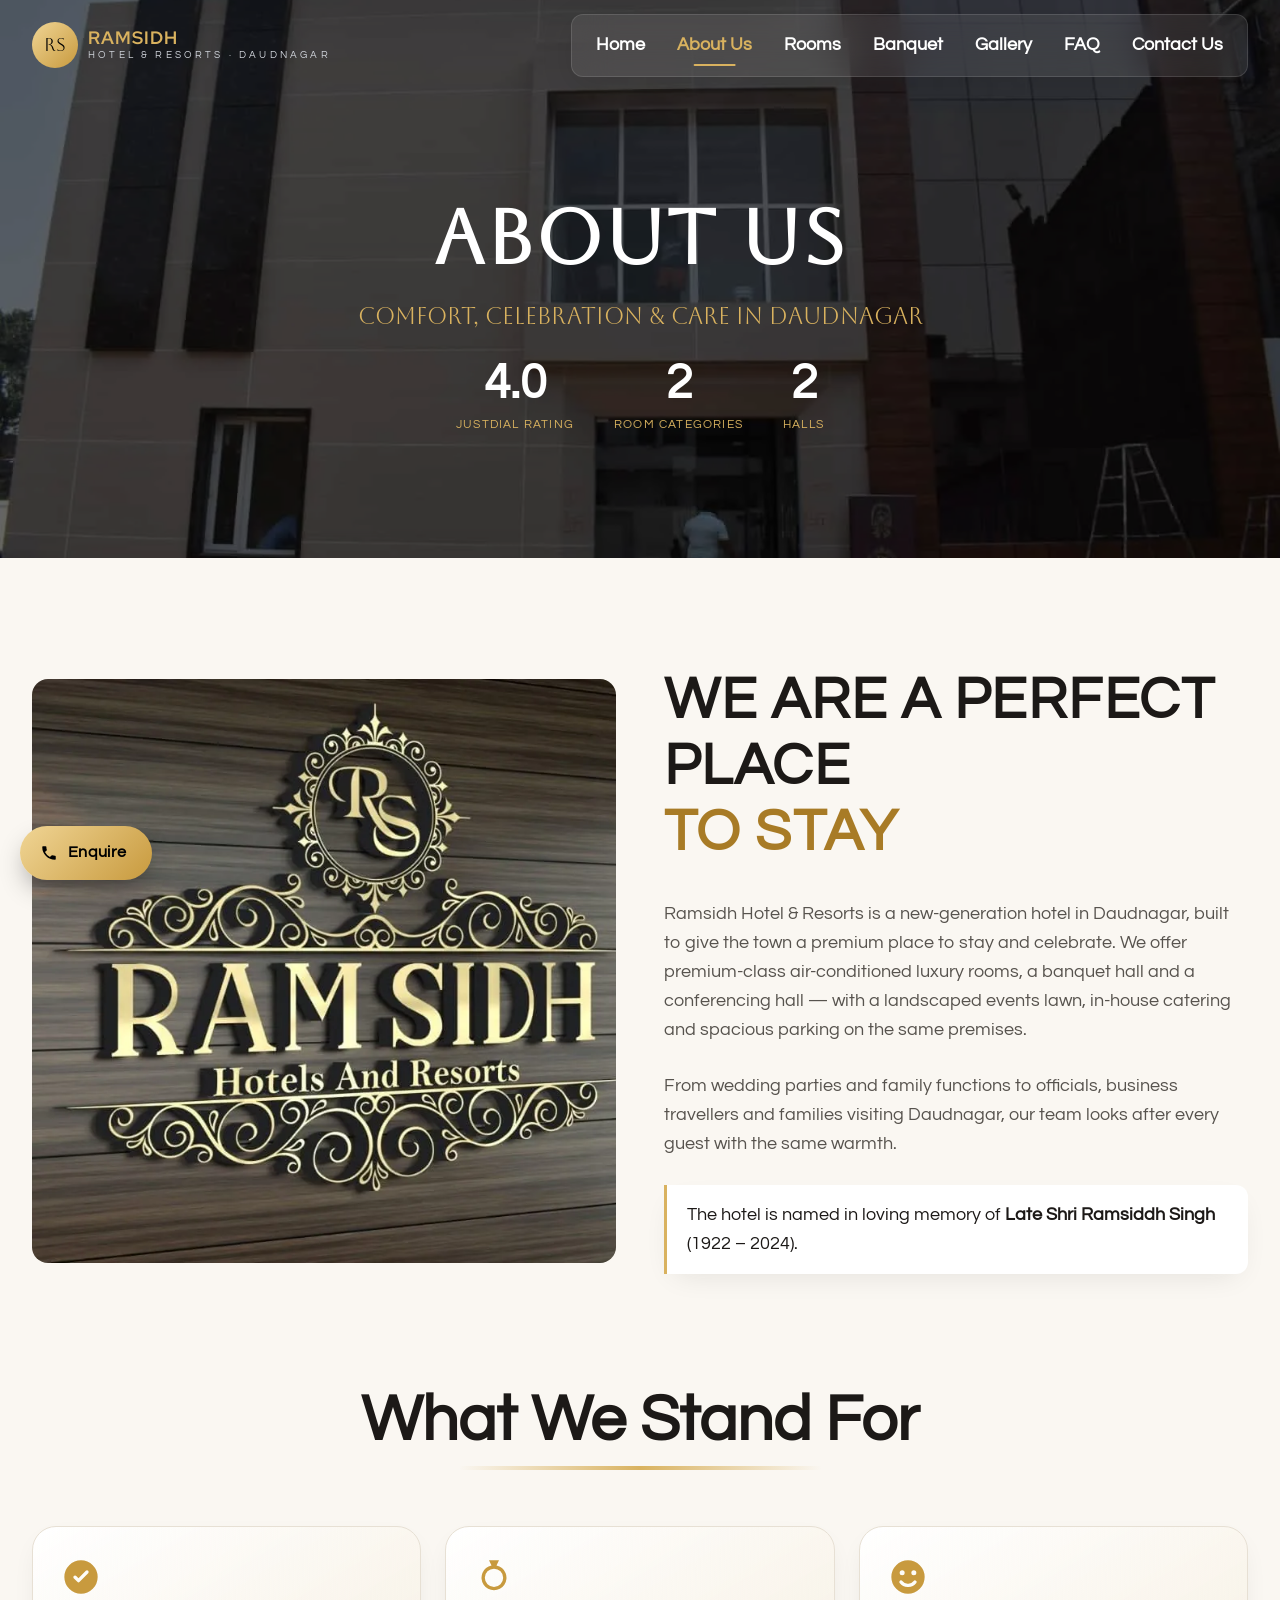
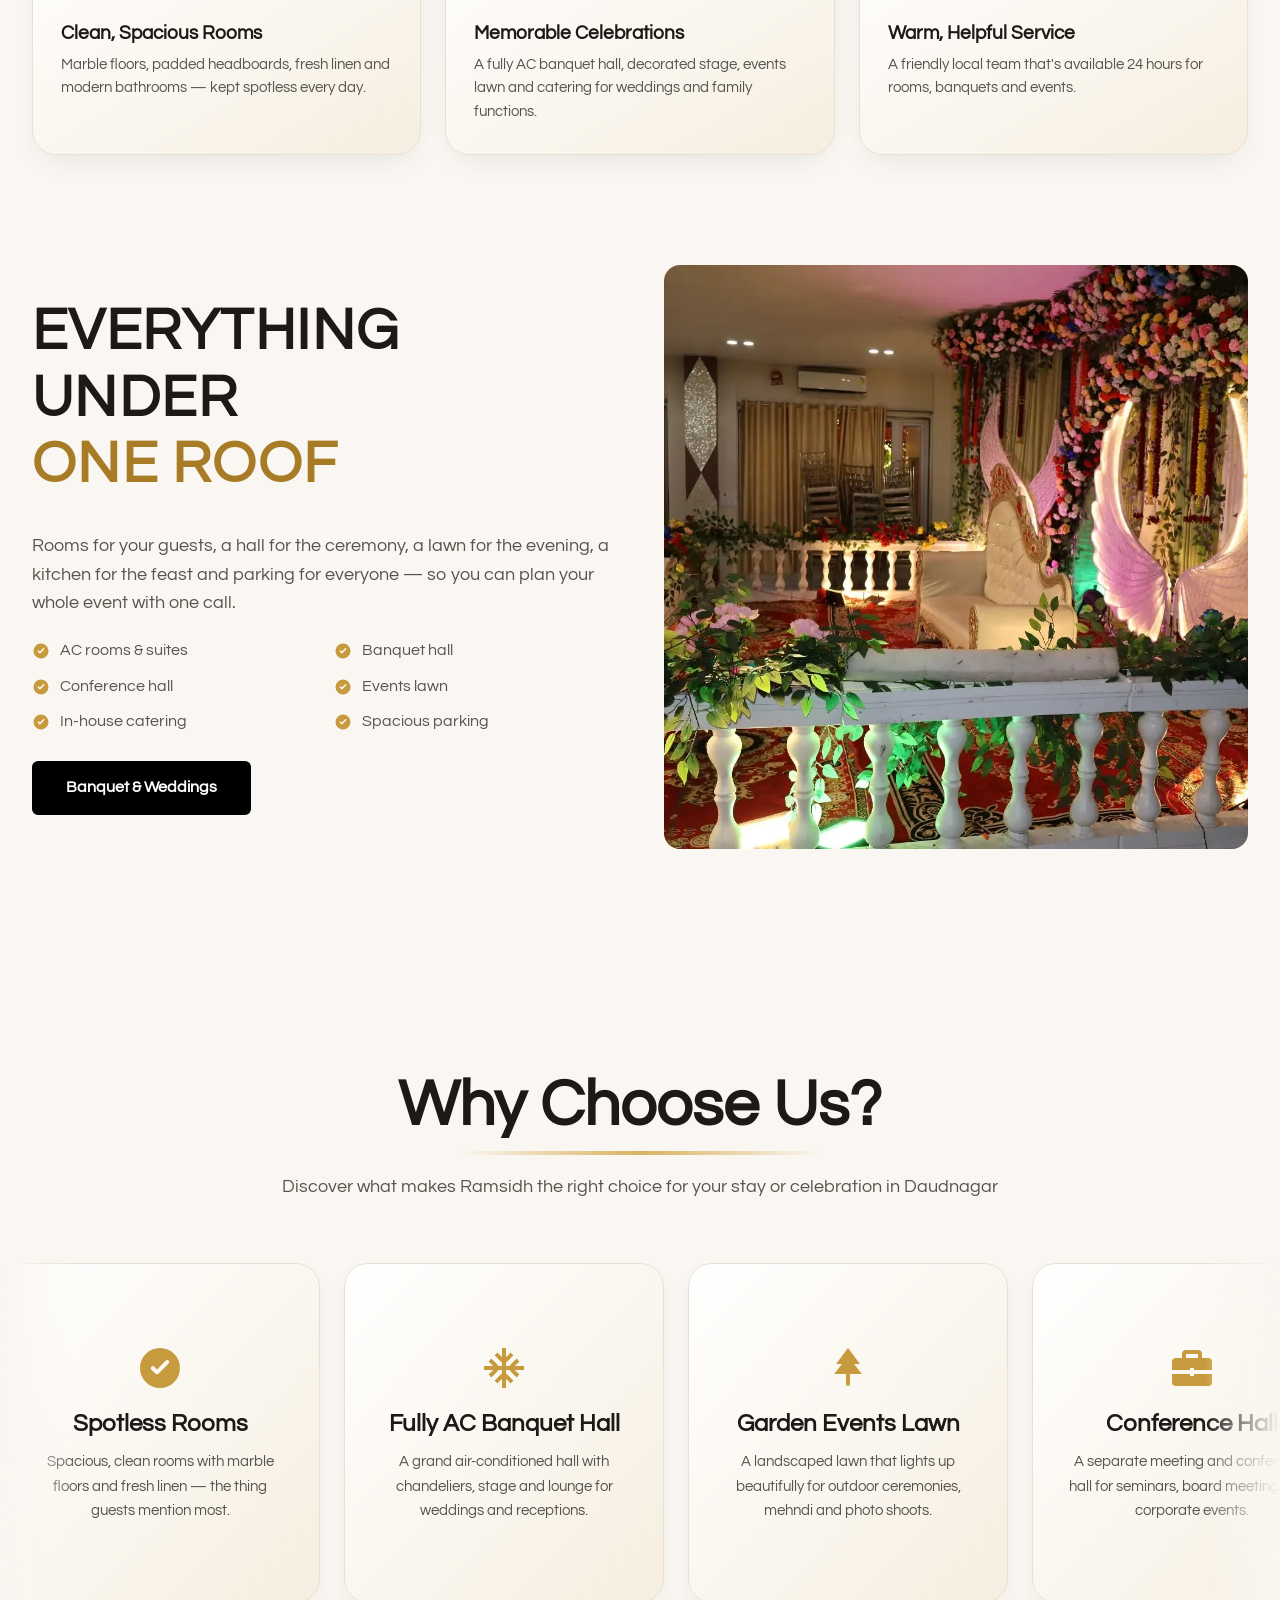
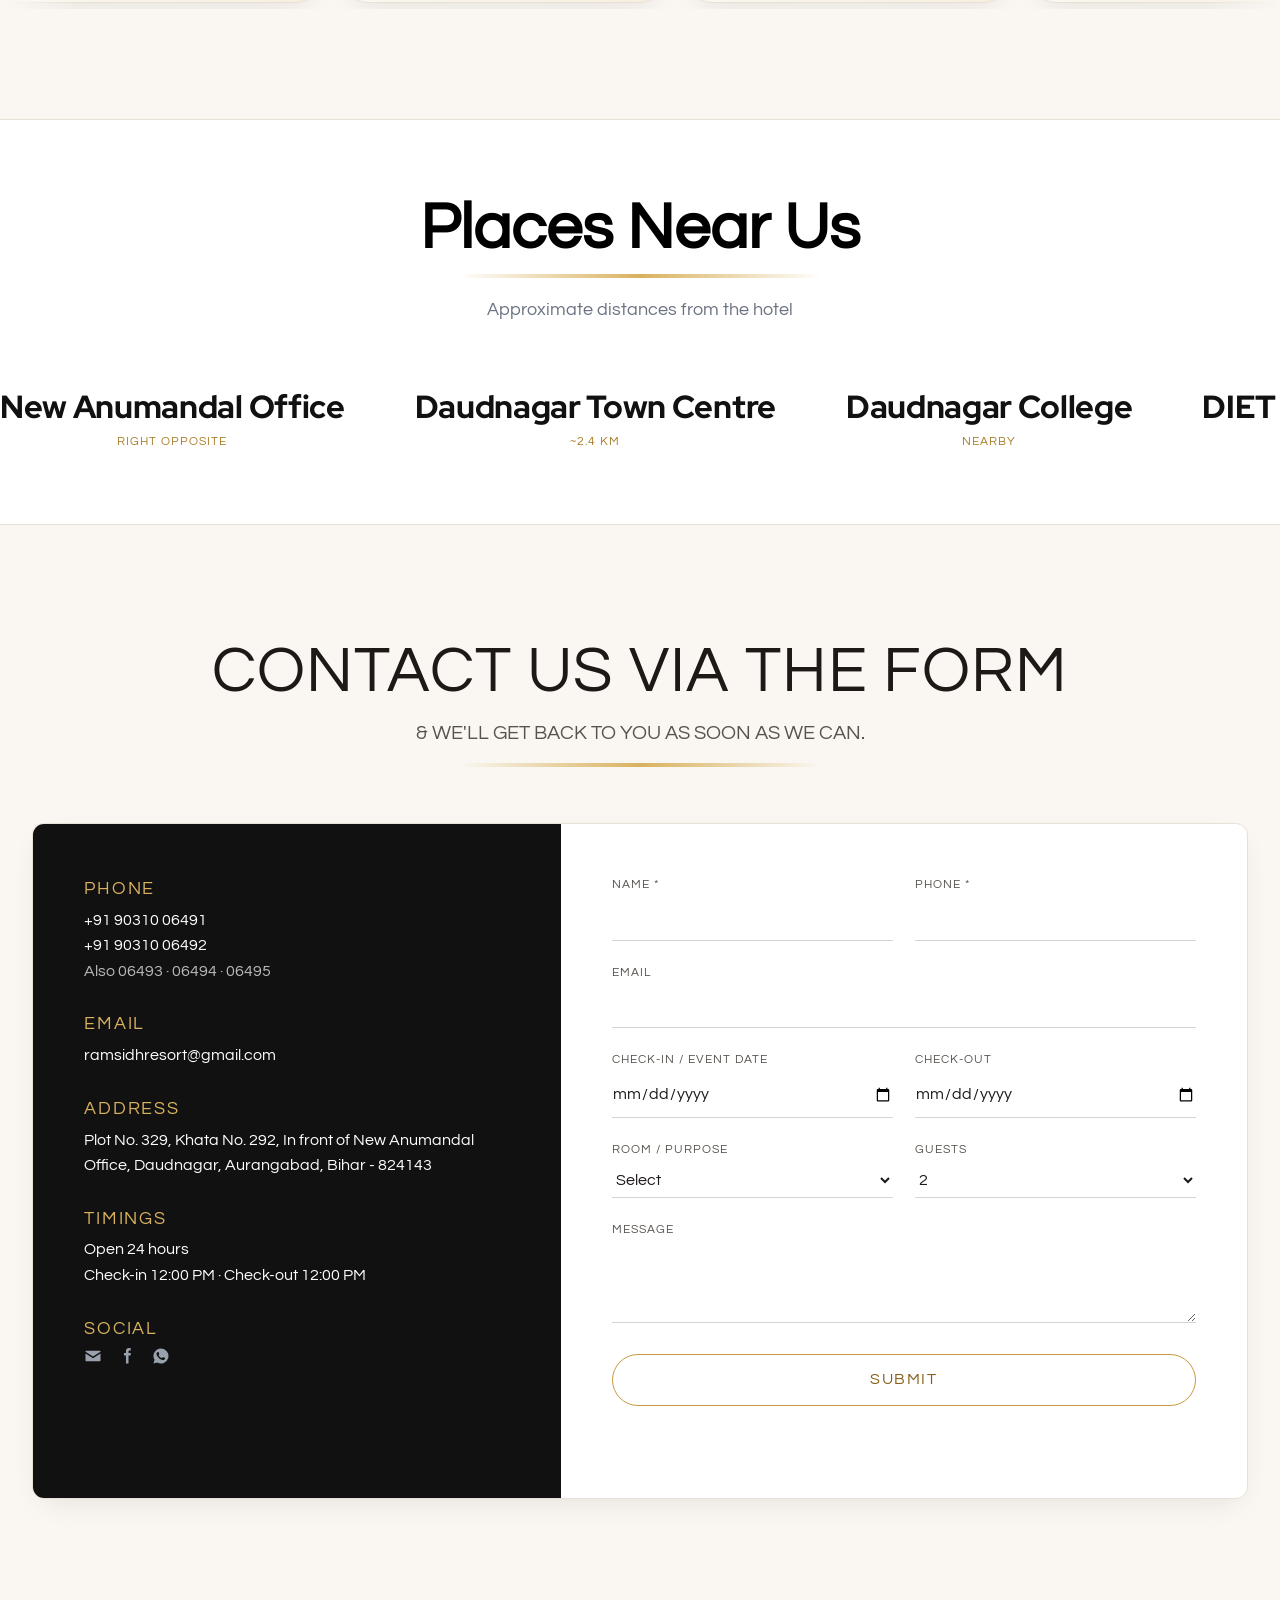
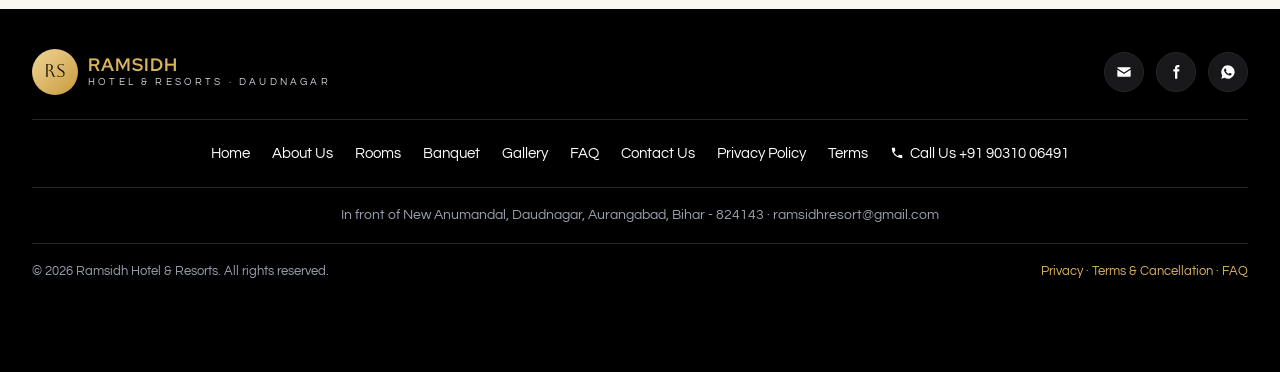
==== commit 5bcea1f2: "Remove Hindi text from site Drop Devanagari taglines and rotator words, replace the inline Hindi phr" ====
--- a/about.html
+++ b/about.html
@@ -51,7 +51,7 @@
       </h2>
       <p>Ramsidh Hotel &amp; Resorts is a new-generation hotel in Daudnagar, built to give the town a premium place to stay and celebrate. We offer premium-class air-conditioned luxury rooms, a banquet hall and a conferencing hall — with a landscaped events lawn, in-house catering and spacious parking on the same premises.</p>
       <p>From wedding parties and family functions to officials, business travellers and families visiting Daudnagar, our team looks after every guest with the same warmth.</p>
-      <div class="tribute"><p>The hotel is named in loving memory of <b>Late Shri Ramsiddh Singh</b> (1922 – 2024).</p><small class="hindi">जिनके नाम पर हमारे होटल का नाम "रामसिद्ध होटल और रिसॉर्ट" रखा गया है।</small></div>
+      <div class="tribute"><p>The hotel is named in loving memory of <b>Late Shri Ramsiddh Singh</b> (1922 – 2024).</p></div>
     </div>
   </div>
 </section>
@@ -69,7 +69,7 @@
   <div class="wrap media-split media-split--rev">
     <div class="media-split__img reveal"><img src="images/site/banquet/banquet-04.webp" alt="Banquet hall decorated for a wedding" loading="lazy"></div>
     <div class="reveal" style="--d:.15s">
-      <h2 class="rotator-title">Everything Under<span class="rotator" aria-live="off"><span class="is-active">One Roof</span><span>एक ही छत</span></span></h2>
+      <h2 class="rotator-title">Everything Under<span class="rotator" aria-live="off"><span class="is-active">One Roof</span></span></h2>
       <p>Rooms for your guests, a hall for the ceremony, a lawn for the evening, a kitchen for the feast and parking for everyone — so you can plan your whole event with one call.</p>
       <ul class="check-list"><li><svg viewBox="0 0 24 24" aria-hidden="true"><path d="M12 2a10 10 0 1 1 0 20 10 10 0 0 1 0-20zm4.3 6.3a1 1 0 0 0-1.4 0L10.5 12.7 9 11.3a1 1 0 0 0-1.4 1.4l2.2 2.2a1 1 0 0 0 1.4 0l5.1-5.2a1 1 0 0 0 0-1.4z"/></svg>AC rooms &amp; suites</li><li><svg viewBox="0 0 24 24" aria-hidden="true"><path d="M12 2a10 10 0 1 1 0 20 10 10 0 0 1 0-20zm4.3 6.3a1 1 0 0 0-1.4 0L10.5 12.7 9 11.3a1 1 0 0 0-1.4 1.4l2.2 2.2a1 1 0 0 0 1.4 0l5.1-5.2a1 1 0 0 0 0-1.4z"/></svg>Banquet hall</li><li><svg viewBox="0 0 24 24" aria-hidden="true"><path d="M12 2a10 10 0 1 1 0 20 10 10 0 0 1 0-20zm4.3 6.3a1 1 0 0 0-1.4 0L10.5 12.7 9 11.3a1 1 0 0 0-1.4 1.4l2.2 2.2a1 1 0 0 0 1.4 0l5.1-5.2a1 1 0 0 0 0-1.4z"/></svg>Conference hall</li><li><svg viewBox="0 0 24 24" aria-hidden="true"><path d="M12 2a10 10 0 1 1 0 20 10 10 0 0 1 0-20zm4.3 6.3a1 1 0 0 0-1.4 0L10.5 12.7 9 11.3a1 1 0 0 0-1.4 1.4l2.2 2.2a1 1 0 0 0 1.4 0l5.1-5.2a1 1 0 0 0 0-1.4z"/></svg>Events lawn</li><li><svg viewBox="0 0 24 24" aria-hidden="true"><path d="M12 2a10 10 0 1 1 0 20 10 10 0 0 1 0-20zm4.3 6.3a1 1 0 0 0-1.4 0L10.5 12.7 9 11.3a1 1 0 0 0-1.4 1.4l2.2 2.2a1 1 0 0 0 1.4 0l5.1-5.2a1 1 0 0 0 0-1.4z"/></svg>In-house catering</li><li><svg viewBox="0 0 24 24" aria-hidden="true"><path d="M12 2a10 10 0 1 1 0 20 10 10 0 0 1 0-20zm4.3 6.3a1 1 0 0 0-1.4 0L10.5 12.7 9 11.3a1 1 0 0 0-1.4 1.4l2.2 2.2a1 1 0 0 0 1.4 0l5.1-5.2a1 1 0 0 0 0-1.4z"/></svg>Spacious parking</li></ul>
       <div style="margin-top:26px"><a href="banquet.html" class="btn-black">Banquet &amp; Weddings</a></div>
--- a/css/style.css
+++ b/css/style.css
@@ -5,7 +5,7 @@
    Black hero/nav/footer, light content sections (see bottom).
    ========================================================= */
 
-@import url("https://fonts.googleapis.com/css2?family=Aboreto&family=Questrial&family=Red+Hat+Display:wght@500;700;800&family=Tiro+Devanagari+Hindi&display=swap");
+@import url("https://fonts.googleapis.com/css2?family=Aboreto&family=Questrial&family=Red+Hat+Display:wght@500;700;800&display=swap");
 
 :root {
   --black: #000;
@@ -26,7 +26,6 @@
   --f-body: "Questrial", sans-serif;
   --f-display: "Aboreto", cursive;
   --f-redhat: "Red Hat Display", "Questrial", sans-serif;
-  --f-hindi: "Tiro Devanagari Hindi", serif;
 
   --ease: cubic-bezier(.4, 0, .2, 1);
   --ease-out: cubic-bezier(0, 0, .2, 1);
@@ -579,7 +578,6 @@
 /* =========================================================
    Ramsidh additions
    ========================================================= */
-.hindi { font-family: var(--f-hindi); }
 .hero h1 { font-size: clamp(2.25rem, 7vw, 4.75rem); line-height: 1.15; letter-spacing: 2px; }
 .page-hero h1 { font-size: clamp(2.25rem, 7vw, 4.75rem); line-height: 1.15; }
 .page-hero__sub { font-size: clamp(1.05rem, 2.2vw, 1.45rem); }
@@ -587,8 +585,6 @@
 .intro h2 { font-size: clamp(2.1rem, 4.6vw, 3.25rem); }
 .rotator-title { font-size: clamp(2.1rem, 4.5vw, 3.6rem); }
 .room-detail h2 { font-size: clamp(2rem, 4vw, 3.25rem); }
-.hero__hindi { font-family: var(--f-hindi); font-size: clamp(1.05rem, 2vw, 1.35rem); color: var(--amber-300); margin: 14px 0 0; }
-.page-hero__hindi { font-family: var(--f-hindi); font-size: clamp(1rem, 1.8vw, 1.2rem); color: #fff; margin: 10px 0 0; text-transform: none; }
 
 /* Logo mark: round gold monogram like the hotel's RS crest */
 .logo-mark { border-radius: 50%; font-family: var(--f-display); font-weight: 400; }
@@ -664,7 +660,6 @@
   .hero h1 { font-size: clamp(2rem, 9.5vw, 2.4rem); letter-spacing: 1px; line-height: 1.12; }
   .hero h1 br { display: none; }
   .logo-text small { letter-spacing: .14em; white-space: nowrap; }
-  .hero__hindi { font-size: 1rem; margin-top: 12px; }
   .hero__sub, .hero__stats { display: none; }
   .hero__actions { gap: 10px; margin-top: 22px; flex-wrap: nowrap; }
   .hero__actions a { flex: 1 1 0; padding: 12px 10px; font-size: .95rem; }
